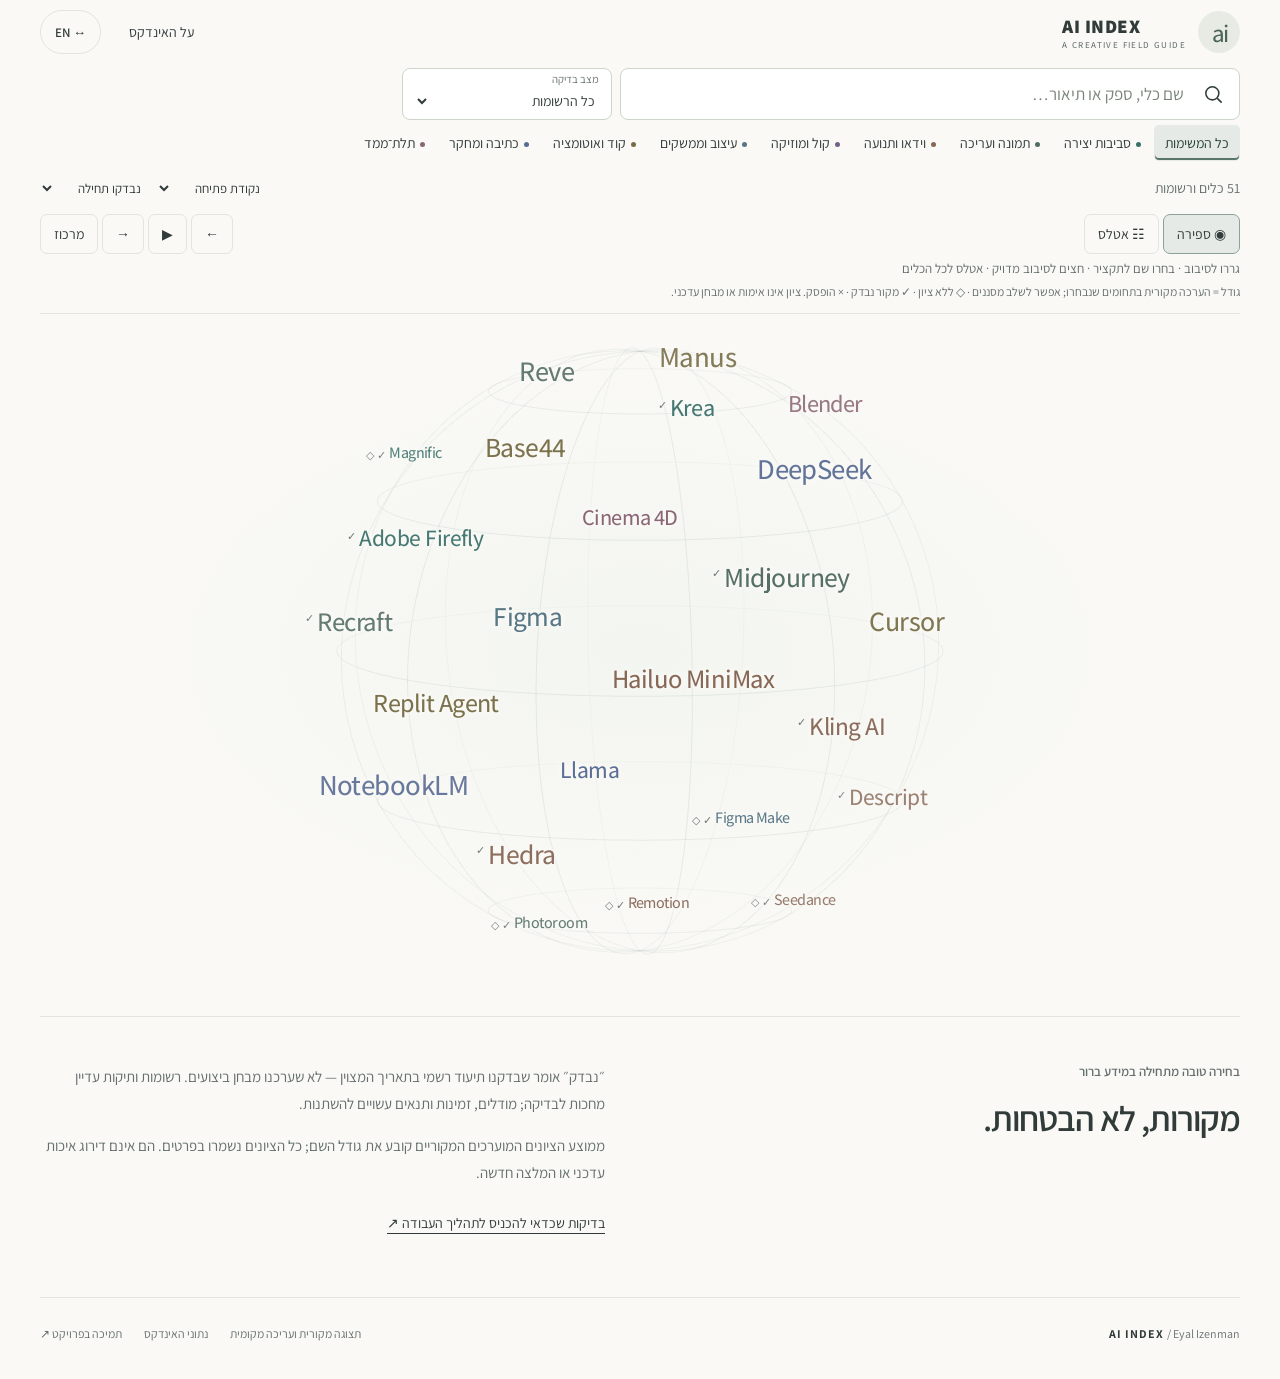
==== index.html @ a031f35c "Restore default interactive sphere with Atlas fallback and offline preview" ====
<!doctype html>
<html lang="he" dir="rtl">
<head>
  <meta charset="utf-8">
  <meta name="viewport" content="width=device-width, initial-scale=1">
  <meta name="description" content="A thoughtful directory of creative AI tools, with dated official sources and clear verification status.">
  <title>AI Index — כלים לעבודה יצירתית</title>
  <link rel="stylesheet" href="styles.css">
  <script src="modules.js" defer></script>
  <script src="catalog-data.js" defer></script>
  <script src="curation.js" defer></script>
  <script src="sphere.js" defer></script>
  <script src="directory.js" defer></script>
</head>
<body>
  <a href="#catalog" class="skip-link" data-i18n="skip">דילוג לכלים</a>
  <header class="site-header wrap">
    <a class="wordmark" href="#" aria-label="AI Index"><span class="brand-mark" aria-hidden="true">ai</span><span dir="ltr">AI INDEX<span class="brand-sub">A CREATIVE FIELD GUIDE</span></span></a>
    <nav aria-label="ניווט ראשי" id="mainNav">
      <a href="#method" class="method-link" data-i18n="about">על האינדקס</a>
      <button id="languageToggle" class="language-button" type="button" aria-label="Switch to English">EN <span aria-hidden="true">↔</span></button>
    </nav>
  </header>
  <main>
    <section class="hero wrap" aria-labelledby="heroTitle">
      <div class="hero-copy">
        <p class="eyebrow"><span class="status-dot" aria-hidden="true"></span><span data-i18n="eyebrow">מפת כלים לעבודה יצירתית</span></p>
        <h1 id="heroTitle"><span data-i18n="heroOne">הכלי הנכון.</span> <span class="hero-accent" data-i18n="heroTwo">לשלב הבא שלך.</span></h1>
        <p class="hero-description" data-i18n="intro">מתמונה ראשונה ועד גימור אחרון. חפשו לפי המשימה, הכירו את המגבלות ובדקו את המקור לפני שבוחרים.</p>
      </div>
      <div class="hero-note"><span class="note-number" id="recordCount">130</span><p data-i18n="note">כלים ומודלים, במקום אחד.</p><span id="checkedSummary"></span><a href="#method" data-i18n="whatChecked">מה בדיוק נבדק? ↙</a></div>
    </section>
    <section id="catalog" class="catalog wrap" aria-labelledby="catalogHeading">
      <h2 id="catalogHeading" class="sr-only" data-i18n="directory">ספריית הכלים</h2>
      <div class="search-row">
        <div class="search-box">
          <svg aria-hidden="true" viewBox="0 0 24 24" fill="none"><circle cx="10.8" cy="10.8" r="6.8"/><path d="m16 16 4.5 4.5"/></svg>
          <label for="searchInput" class="sr-only" data-i18n="searchLabel">חיפוש כלים</label>
          <input id="searchInput" type="search" autocomplete="off" placeholder="שם כלי, ספק או תיאור…">
          <button id="clearSearch" type="button" class="clear-search" aria-label="ניקוי החיפוש" hidden>×</button>
        </div>
        <div class="status-control"><label for="statusFilter" data-i18n="verification">מצב בדיקה</label><select id="statusFilter"><option value="all">כל הרשומות</option><option value="checked">נבדקו במקור רשמי</option><option value="pending">ממתינות לבדיקה</option><option value="retired">כלים שהופסקו</option></select></div>
        <div class="mobile-task-control"><label for="mobileTask" data-i18n="taskLabel">המשימה שלי</label><select id="mobileTask"></select></div>
      </div>
      <div class="task-filter" id="taskFilters" role="group" aria-label="סינון לפי משימה"></div>
      <div class="results-toolbar"><p id="resultsCount" role="status" aria-live="polite"></p><div class="results-actions"><label class="sr-only" for="scopeFilter">Display scope</label><select id="scopeFilter"><option value="curated">נקודת פתיחה</option><option value="current">תצוגה נוכחית</option><option value="all">הכול והארכיון</option><option value="archived">ארכיון</option></select><button id="resetFilters" type="button" hidden data-i18n="reset">איפוס סינון</button><label for="sortOrder" class="sr-only" data-i18n="sort">סדר התוצאות</label><select id="sortOrder"><option value="reviewed">נבדקו תחילה</option><option value="name">לפי שם</option></select></div></div>
      <div class="layout-toolbar"><div role="group" aria-label="Layout"><button id="sphereLayout" type="button" aria-pressed="true">◉ <span data-i18n="sphereLayout">ספירה</span></button><button id="atlasLayout" type="button" aria-pressed="false">☷ <span data-i18n="atlasLayout">אטלס</span></button></div><div id="motionControls"><button id="rotateLeft" type="button" aria-label="Rotate left">←</button><button id="motionToggle" type="button" aria-pressed="false">▶</button><button id="rotateRight" type="button" aria-label="Rotate right">→</button><button id="resetSphere" type="button" data-i18n="resetSphere">מרכוז</button></div></div>
      <p id="sphereHint" class="sphere-hint" data-i18n="sphereHint"></p><p id="sphereFallback" role="status" hidden></p>
      <p class="map-legend" data-i18n="mapLegend"></p>
      <div id="sphereStage" class="sphere-stage" tabindex="0" aria-label="Interactive tool sphere"><canvas id="sphereCanvas" aria-hidden="true"></canvas><div id="toolGrid" class="tool-grid"></div></div>
      <div id="emptyState" class="empty-state" hidden><span aria-hidden="true">⌕</span><h3 data-i18n="emptyTitle">לא מצאנו התאמה הפעם.</h3><p data-i18n="emptyDescription">נסו מילה אחרת או הרחיבו את הסינון.</p><button id="emptyReset" type="button" class="primary-button" data-i18n="showAll">הצגת כל הכלים</button></div>
      <noscript><p>יש להפעיל JavaScript כדי לחפש באינדקס. Enable JavaScript to browse the directory.</p><a href="data/catalog.json">Catalog data</a></noscript>
    </section>
    <section id="method" class="method wrap" aria-labelledby="methodTitle"><div><p class="eyebrow" data-i18n="methodEyebrow">בחירה טובה מתחילה במידע ברור</p><h2 id="methodTitle" data-i18n="methodTitle">מקורות, לא הבטחות.</h2></div><div class="method-copy"><p data-i18n="methodCopy">״נבדק״ אומר שבדקנו תיעוד רשמי בתאריך המצוין — לא שערכנו מבחן ביצועים. רשומות ותיקות עדיין מחכות לבדיקה; מודלים, זמינות ותנאים עשויים להשתנות.</p><p data-i18n="scoresCopy">הציונים הישנים נשמרו לעיון בפרטי הכלי. הם אינם דירוג איכות עדכני או המלצה חדשה.</p><button id="workflowOpen" class="text-button" type="button" data-i18n="workflowOpen">בדיקות שכדאי להכניס לתהליך העבודה ↗</button></div></section>
  </main>
  <footer class="site-footer wrap"><span dir="ltr">AI INDEX <span class="footer-by">/ Eyal Izenman</span></span><div><a href="legacy.html" data-i18n="legacy">תצוגה מקורית ועריכה מקומית</a><a href="data/catalog.json" data-i18n="data">נתוני האינדקס</a><a href="https://buymeacoffee.com/Optopia" target="_blank" rel="noopener noreferrer" data-i18n="support">תמיכה בפרויקט ↗</a></div></footer>
  <dialog id="detailDialog" aria-labelledby="detailTitle"><div class="dialog-shell"><button class="dialog-close" id="closeDialog" type="button" aria-label="סגירת פרטים">×</button><div id="detailContent"></div></div></dialog>
</body>
</html>
---- styles.css ----
@font-face {font-family:Assistant;src:url("assets/fonts/Assistant.ttf") format("truetype");font-weight:200 800;font-display:swap;}
:root {
  --paper:#f6f5ef;
  --white:#fff;
  --ink:#18372d;
  --muted:#5c6961;
  --line:#dfe3da;
  --accent:#deedaa;
  --soft:#edf1e8;
  --radius:18px;
  color-scheme:light;
  font-family:Assistant,Arial,sans-serif;
  color:var(--ink);
  background:var(--paper);
  font-synthesis:none;
}
* {
  box-sizing:border-box;
}
body {
  margin:0;
}
button,input,select {
  font:inherit;
}
button,a,input,select {
  -webkit-tap-highlight-color:transparent;
}
button,a {
  touch-action:manipulation;
}
button {
  cursor:pointer;
}
button:disabled {
  cursor:default;
}
a {
  color:inherit;
  text-underline-offset:4px;
}
button:focus-visible,a:focus-visible,input:focus-visible,select:focus-visible,summary:focus-visible {
  outline:3px solid #5b7f37;
  outline-offset:4px;
}
button {
  color:inherit;
}
button,input,select {
  min-height:44px;
}
button {
  border:0;
}
a {
  text-decoration:none;
}
a:hover {
  text-decoration:underline;
}
.wrap {
  width:min(1240px,calc(100% - 80px));
  margin-inline:auto;
}
.site-header {
  min-height:108px;
  display:flex;
  align-items:center;
  justify-content:space-between;
  border-bottom:1px solid var(--line);
  gap:20px;
}
.wordmark {
  display:flex;
  align-items:center;
  gap:12px;
  font-size:19px;
  font-weight:800;
  letter-spacing:.5px;
}
.wordmark:hover {
  text-decoration:none;
}
.brand-mark {
  width:42px;
  height:42px;
  display:grid;
  place-items:center;
  background:var(--ink);
  border-radius:12px;
  color:var(--accent);
  font-size:25px;
  font-weight:500;
  letter-spacing:-2px;
  direction:ltr;
}
.brand-sub {
  display:block;
  font-size:9px;
  font-weight:500;
  letter-spacing:1.4px;
  color:var(--muted);
  margin-top:1px;
}
.site-header nav {
  display:flex;
  align-items:center;
  gap:28px;
  font-size:14px;
}
.language-button {
  background:transparent;
  border:1px solid var(--line);
  padding:0 14px;
  border-radius:30px;
  direction:ltr;
  font-size:13px;
  font-weight:600;
}
.language-button span {
  margin-left:8px;
  color:var(--muted);
}
.hero {
  display:flex;
  justify-content:space-between;
  gap:60px;
  align-items:flex-end;
  padding-block:62px 52px;
}
.eyebrow {
  font-size:13px;
  font-weight:600;
  margin:0 0 22px;
  display:flex;
  align-items:center;
  gap:8px;
  color:var(--muted);
}
.status-dot {
  height:7px;
  width:7px;
  border-radius:100%;
  background:#719653;
}
h1 {
  font-size:clamp(42px,5vw,66px);
  font-weight:700;
  line-height:1.12;
  letter-spacing:-2px;
  margin:0;
}
.hero-accent {
  color:#708767;
}
.hero-description {
  font-size:18px;
  line-height:1.75;
  max-width:600px;
  margin:24px 0 0;
  color:var(--muted);
}
.hero-note {
  border-inline-start:1px solid #ced7c8;
  padding-inline-start:28px;
  min-width:200px;
  margin-bottom:4px;
}
.note-number {
  font-size:64px;
  line-height:1;
  font-weight:400;
  letter-spacing:-3px;
}
.hero-note p {
  font-size:15px;
  margin:12px 0 2px;
}
.hero-note>span:not(.note-number) {
  display:block;
  color:var(--muted);
  font-size:13px;
}
.hero-note a {
  font-size:13px;
  display:inline-block;
  margin-top:18px;
}
.catalog {
  scroll-margin-top:24px;
}
.search-row {
  display:flex;
  gap:16px;
  align-items:stretch;
}
.search-box {
  border:1px solid #cdd6c8;
  border-radius:12px;
  background:var(--white);
  display:flex;
  align-items:center;
  gap:16px;
  flex:1;
  min-width:0;
  padding:7px 20px;
}
.search-box:focus-within {
  border-color:var(--ink);
  box-shadow:0 0 0 2px #18372d15;
}
.search-box svg {
  width:23px;
  height:23px;
  stroke:var(--ink);
  stroke-width:1.6;
  flex-shrink:0;
}
.search-box input {
  width:100%;
  min-width:0;
  border:0;
  background:transparent;
  outline:0;
  font-size:17px;
  color:var(--ink);
  min-height:46px;
}
.search-box input::-webkit-search-cancel-button {
  display:none;
}
.search-box input::placeholder {
  color:#7b847b;
}
.clear-search {
  width:40px;
  min-height:40px;
  border-radius:50%;
  background:var(--soft);
  font-size:22px;
  flex-shrink:0;
}
.status-control {
  border:1px solid #cdd6c8;
  border-radius:12px;
  padding:7px 14px;
  background:var(--white);
  min-width:210px;
}
.status-control label {
  display:block;
  font-size:11px;
  color:var(--muted);
}
select {
  color:var(--ink);
  background:transparent;
  border:0;
  max-width:100%;
  padding-inline-end:22px;
  cursor:pointer;
}
.status-control select {
  min-height:30px;
  width:100%;
  font-size:14px;
}
.task-filter {
  display:flex;
  gap:8px;
  flex-wrap:wrap;
  padding-block:22px;
  border-bottom:1px solid var(--line);
}
.task-chip {
  border:1px solid transparent;
  background:transparent;
  border-radius:30px;
  padding:7px 16px;
  font-size:14px;
  white-space:nowrap;
}
.task-chip:hover {
  background:var(--soft);
}
.task-chip[aria-pressed=true] {
  background:var(--ink);
  color:var(--white);
}
.results-toolbar {
  display:flex;
  align-items:center;
  justify-content:space-between;
  gap:12px;
  padding-block:20px;
}
.results-toolbar p {
  font-size:14px;
  margin:0;
  color:var(--muted);
}
.results-toolbar strong {
  color:var(--ink);
  font-weight:600;
}
.results-actions {
  display:flex;
  align-items:center;
  gap:12px;
}
.results-actions select {
  font-size:13px;
}
.results-actions button {
  background:transparent;
  font-size:13px;
  text-decoration:underline;
  padding:0;
}
.empty-state {
  text-align:center;
  padding:70px 20px;
  border:1px dashed #c9d4c2;
  border-radius:18px;
  background:#eff2e8;
}
.empty-state>span {
  font-size:46px;
}
.empty-state h3 {
  font-size:24px;
  margin:14px 0 4px;
}
.empty-state p {
  color:var(--muted);
}
.primary-button {
  background:var(--ink);
  color:white;
  border-radius:10px;
  padding:12px 22px;
  display:inline-flex;
  align-items:center;
  justify-content:center;
  gap:10px;
  font-size:15px;
  font-weight:500;
}
.primary-button:hover {
  background:#2e5140;
  text-decoration:none;
}
.method {
  display:grid;
  grid-template-columns:1fr 1fr;
  gap:70px;
  border-top:1px solid var(--line);
  margin-top:70px;
  padding-block:46px 52px;
}
.method h2 {
  font-size:35px;
  font-weight:600;
  letter-spacing:-1px;
  margin:0;
}
.method .eyebrow {
  margin-bottom:15px;
}
.method-copy p {
  font-size:15px;
  color:var(--muted);
  line-height:1.8;
  margin:0 0 15px;
}
.text-button {
  background:transparent;
  font-size:14px;
  padding:0;
  text-align:start;
  text-decoration:underline;
  text-underline-offset:5px;
}
.site-footer {
  border-top:1px solid var(--line);
  padding-block:28px 38px;
  display:flex;
  justify-content:space-between;
  gap:24px;
  font-size:12px;
}
.site-footer>span {
  font-weight:700;
  letter-spacing:1px;
}
.footer-by {
  font-weight:400;
  letter-spacing:0;
  color:var(--muted);
}
.site-footer>div {
  display:flex;
  gap:22px;
  flex-wrap:wrap;
  color:var(--muted);
}
dialog {
  border:1px solid var(--line);
  border-radius:22px;
  width:min(720px,calc(100% - 32px));
  max-height:calc(100dvh - 48px);
  padding:0;
  color:var(--ink);
  background:var(--paper);
  overscroll-behavior:contain;
}
dialog::backdrop {
  background:#12271fc0;
  backdrop-filter:blur(4px);
}
body:has(dialog[open]) {
  overflow:hidden;
}
.dialog-shell {
  padding:40px;
  position:relative;
}
.dialog-close {
  position:sticky;
  top:0;
  margin-inline-start:auto;
  display:block;
  width:42px;
  min-height:42px;
  border:1px solid var(--line);
  border-radius:50%;
  background:var(--white);
  font-size:25px;
  z-index:1;
}
.detail-eyebrow {
  display:flex;
  gap:10px;
  align-items:center;
  margin:8px 0 20px;
}
.detail-header h2 {
  font-size:38px;
  letter-spacing:-1px;
  line-height:1.15;
  margin:0 0 12px;
  overflow-wrap:anywhere;
}
.detail-header .provider {
  font-size:14px;
  color:var(--muted);
  margin:0;
}
.detail-description {
  font-size:18px;
  line-height:1.8;
  margin:24px 0;
}
.detail-actions {
  display:flex;
  gap:14px;
  align-items:center;
  flex-wrap:wrap;
  margin-bottom:28px;
}
.detail-date {
  font-size:12px;
  color:var(--muted);
}
.detail-section {
  padding-block:22px;
  border-top:1px solid var(--line);
}
.detail-section h3 {
  font-size:16px;
  font-weight:600;
  margin:0 0 12px;
}
.detail-section ul {
  padding-inline-start:20px;
  margin:0;
}
.detail-section li {
  font-size:14px;
  line-height:1.85;
  margin-bottom:8px;
  overflow-wrap:anywhere;
}
.detail-section p {
  font-size:14px;
  line-height:1.85;
  color:var(--muted);
  margin:0 0 12px;
}
.detail-section summary {
  cursor:pointer;
  font-size:16px;
  font-weight:600;
  min-height:32px;
}
.detail-section[open] summary {
  margin-bottom:16px;
}
.source-list a {
  display:block;
  text-decoration:underline;
  overflow-wrap:anywhere;
}
.source-list time {
  font-size:12px;
  color:var(--muted);
}
.historical-scores {
  display:flex;
  gap:8px;
  flex-wrap:wrap;
}
.historical-scores span {
  background:var(--soft);
  font-size:12px;
  padding:5px 8px;
  border-radius:5px;
  direction:ltr;
}
.skip-link {
  position:fixed;
  top:-100px;
  inset-inline-start:16px;
  background:var(--ink);
  color:white;
  z-index:99;
  padding:12px;
}
.skip-link:focus {
  top:12px;
}
.sr-only {
  position:absolute;
  width:1px;
  height:1px;
  padding:0;
  margin:-1px;
  overflow:hidden;
  clip:rect(0,0,0,0);
  white-space:nowrap;
  border:0;
}
[hidden] {
  display:none!important;
}
@media(min-width:1600px) {
  .hero {
    padding-top:76px;
  }
}
@media(max-width:1020px) {
  .wrap {
    width:calc(100% - 48px);
  }
  .tool-grid {
    grid-template-columns:repeat(2,minmax(0,1fr));
  }
  .hero {
    gap:30px;
  }
  .hero-note {
    min-width:170px;
  }
  .hero-description {
    max-width:490px;
  }
  .method {
    gap:30px;
  }
  .site-footer {
    flex-direction:column;
  }
  .site-header {
    min-height:90px;
  }
}
@media(max-width:620px) {
  .wrap {
    width:calc(100% - 36px);
  }
  .site-header {
    min-height:80px;
    gap:12px;
  }
  .brand-sub {
    display:none;
  }
  .wordmark {
    font-size:16px;
    gap:9px;
  }
  .brand-mark {
    width:35px;
    height:35px;
    border-radius:9px;
    font-size:22px;
  }
  .site-header nav {
    gap:15px;
  }
  .method-link {
    display:none;
  }
  .language-button {
    padding:0 11px;
    min-height:40px;
  }
  .hero {
    display:block;
    padding-block:34px 30px;
  }
  .hero .eyebrow {
    font-size:12px;
    margin-bottom:19px;
  }
  h1 {
    font-size:44px;
    letter-spacing:-1.5px;
    line-height:1.15;
  }
  .hero-description {
    font-size:16px;
    line-height:1.8;
    margin-top:18px;
  }
  .hero-note {
    display:flex;
    align-items:center;
    gap:7px;
    flex-wrap:wrap;
    border:0;
    padding:0;
    margin:20px 0 0;
    min-width:0;
  }
  .note-number {
    font-size:14px;
    font-weight:700;
    letter-spacing:0;
  }
  .hero-note p {
    font-size:13px;
    margin:0;
  }
  .hero-note>span:not(.note-number) {
    font-size:12px;
  }
  .hero-note>span:not(.note-number):before {
    content:'·';
    margin-inline-end:7px;
  }
  .hero-note a {
    display:none;
  }
  .search-row {
    display:block;
  }
  .search-box {
    padding:5px 14px;
    gap:10px;
    border-radius:10px;
  }
  .search-box input {
    font-size:16px;
    min-height:44px;
  }
  .status-control {
    display:flex;
    align-items:center;
    justify-content:space-between;
    min-width:0;
    margin-top:10px;
    border:0;
    background:transparent;
    padding:0 2px;
    gap:10px;
  }
  .status-control label {
    font-size:12px;
    white-space:nowrap;
  }
  .status-control select {
    width:auto;
    font-size:13px;
    min-height:40px;
  }
  .task-filter {
    gap:5px;
    padding-block:8px 16px;
  }
  .task-chip {
    font-size:12px;
    padding:7px 11px;
    min-height:40px;
  }
  .results-toolbar {
    padding-block:16px;
    gap:6px;
  }
  .results-toolbar p {
    font-size:12px;
  }
  .results-actions {
    gap:8px;
  }
  .results-actions select,.results-actions button {
    font-size:11px;
  }
  .results-actions select {
    padding-inline-end:10px;
  }
  .tool-grid {
    grid-template-columns:1fr;
    gap:14px;
  }
  .tool-card {
    padding:22px;
    border-radius:14px;
  }
  .card-top {
    margin-bottom:18px;
  }
  .tool-card h3 {
    font-size:24px;
  }
  .card-description {
    font-size:15px;
    min-height:0;
    margin-top:14px;
    -webkit-line-clamp:4;
  }
  .card-tags {
    padding-bottom:18px;
  }
  .card-bottom time {
    font-size:12px;
  }
  .card-bottom button {
    font-size:14px;
  }
  .badge {
    font-size:12px;
  }
  .card-tag {
    font-size:12px;
  }
  .method {
    grid-template-columns:1fr;
    gap:22px;
    margin-top:42px;
    padding-block:32px;
  }
  .method h2 {
    font-size:30px;
  }
  .site-footer {
    gap:18px;
    font-size:12px;
    padding-bottom:30px;
  }
  .site-footer>div {
    gap:14px;
    flex-direction:column;
    align-items:flex-start;
  }
  .site-footer a {
    min-height:32px;
    display:inline-flex;
    align-items:center;
  }
  dialog {
    width:calc(100% - 20px);
    max-height:calc(100dvh - 20px);
    border-radius:18px;
  }
  .dialog-shell {
    padding:20px;
  }
  .detail-header h2 {
    font-size:30px;
  }
  .detail-description {
    font-size:16px;
  }
  .detail-actions .primary-button {
    width:100%;
  }
  .detail-date {
    font-size:12px;
  }
  .detail-section {
    padding-block:20px;
  }
  .detail-section li {
    font-size:14px;
  }
  .detail-eyebrow {
    margin-top:0;
  }
}
@media(prefers-reduced-motion:reduce) {
  * {
    scroll-behavior:auto!important;
    transition:none!important;
  }
  .tool-card:hover {
    transform:none;
  }
}
.badge,.card-tag,.card-bottom time {
  font-size:12px;
}
.card-bottom button {
  min-height:44px;
}
.results-actions select,.results-actions button {
  font-size:13px;
}
html[dir=rtl] .tool-card h3,html[dir=rtl] .card-provider,html[dir=rtl] .detail-header h2 {
  text-align:right;
}
html[dir=ltr] .tool-card h3,html[dir=ltr] .card-provider,html[dir=ltr] .detail-header h2 {
  text-align:left;
}
.mobile-task-control {
  display:none;
}
@media(max-width:620px) {
  .method-link {
    display:block;
    font-size:12px;
  }
  .site-header nav {
    gap:12px;
  }
  .hero {
    padding-block:24px;
  }
  .hero .eyebrow {
    margin-bottom:12px;
  }
  h1 {
    font-size:37px;
    line-height:1.12;
  }
  .hero-description {
    font-size:15px;
    line-height:1.65;
    margin-top:14px;
  }
  .hero-note {
    margin-top:14px;
  }
  .search-row {
    display:grid;
    grid-template-columns:minmax(0,1fr) minmax(0,1fr);
    gap:10px;
  }
  .search-box {
    grid-column:1/-1;
  }
  .status-control,.mobile-task-control {
    display:block;
    background:var(--white);
    border:1px solid var(--line);
    border-radius:10px;
    padding:8px 12px;
    margin:0;
    min-width:0;
  }
  .status-control label,.mobile-task-control label {
    display:block;
    font-size:12px;
    color:var(--muted);
  }
  .status-control select,.mobile-task-control select {
    font-size:13px;
    width:100%;
    min-height:36px;
    padding-inline-end:10px;
  }
  .task-filter {
    display:none;
  }
  .results-toolbar {
    padding-block:12px;
  }
  .results-actions {
    gap:6px;
  }
  .results-actions button {
    font-size:12px;
  }
  .results-actions select {
    font-size:12px;
  }
}

/* Compact, selectable typographic atlas. Color identifies categories, never verification. */
:root {--paper:#faf9f6;--ink:#303b3a;--muted:#65706e;--line:#e1e4df;}
.site-header {min-height:72px;}
.brand-mark {background:#e7ebe3;color:#4c655b;border-radius:50%;}
.hero {padding-block:24px 18px;gap:24px;align-items:center;}
.hero .eyebrow {margin-bottom:8px;font-size:12px;}
h1 {font-size:38px;letter-spacing:-.8px;font-weight:600;}
.hero-description {font-size:16px;margin-top:8px;line-height:1.4;}
.hero-note {min-width:170px;padding-inline-start:20px;}
.note-number {font-size:28px;letter-spacing:0;}
.hero-note p {display:inline;font-size:13px;margin-inline-start:6px;}
.hero-note a {margin-top:4px;}
.search-box {padding:0 14px;border-radius:8px;}
.status-control {padding:3px 12px;border-radius:8px;}
.task-filter {padding-block:8px;gap:2px;}
.task-chip {padding:4px 12px;min-height:40px;}
.results-toolbar {padding-block:4px;}
.map-legend {font-size:13px;color:var(--muted);margin:0 0 14px;line-height:1.5;}
.tool-grid {display:block;columns:3;column-gap:28px;}
.map-group {--tone:#536d64;break-inside:avoid;margin:0 0 22px;border-top:2px solid color-mix(in srgb,var(--tone) 40%,transparent);}
.map-group[data-category=video] {--tone:#876756;}
.map-group[data-category=audio] {--tone:#756387;}
.map-group[data-category=design] {--tone:#577685;}
.map-group[data-category=workflow] {--tone:#766d46;}
.map-group[data-category=text] {--tone:#596c94;}
.map-group[data-category=spatial] {--tone:#8a6574;}
.group-heading {margin:0 0 3px;font-size:15px;font-weight:600;}
.group-heading button {display:flex;align-items:center;gap:10px;background:transparent;color:var(--tone);padding:0;min-height:40px;}
.group-count {font-size:12px;font-weight:400;color:var(--muted);}
.label-cloud {display:flex;flex-wrap:wrap;align-items:baseline;gap:0 12px;}
.tool-card {display:contents;}
.tool-label {display:inline-flex;max-width:100%;align-items:baseline;gap:3px;min-height:44px;padding:3px 0;background:transparent;color:var(--tone);text-align:start;border-radius:3px;user-select:text;}
.tool-label:hover {color:var(--ink);background:color-mix(in srgb,var(--tone) 8%,transparent);}
.tool-label h3 {font-size:var(--score-size);font-weight:500;line-height:1.15;letter-spacing:-.55px;margin:0;overflow-wrap:anywhere;}
.verification-mark,.unrated-mark {font-size:11px;align-self:flex-start;margin-top:4px;color:var(--muted);}
.method {margin-top:28px;}
.badge {font-size:12px;}
@media(max-width:1000px) {.tool-grid {columns:2;} .wrap {width:calc(100% - 40px);}}
@media(max-width:620px) {
 .wrap {width:calc(100% - 28px);}
 .site-header {min-height:60px;}
 .brand-sub {font-size:8px;}
 .hero {padding-block:16px 12px;display:block;}
 h1 {font-size:29px;letter-spacing:-.4px;}
 .hero .eyebrow,.hero-note,.hero-description {display:none;}
 .search-row {gap:6px;}
 .status-control,.mobile-task-control {padding:3px 8px;border-radius:6px;}
 .status-control select,.mobile-task-control select {min-height:44px;}
 .results-toolbar {padding-block:0;}
 .map-legend {font-size:12px;margin:0 0 12px;}
 .tool-grid {columns:1;}
 .map-group {margin-bottom:16px;}
 .label-cloud {gap:0 12px;}
 .tool-label h3 {font-size:max(16px,calc(var(--score-size) * .8));letter-spacing:-.3px;}
 .tool-label {padding:4px 0;}
 .group-heading button {min-height:44px;}
}

/* One shared field preserves the cloud's simultaneous multi-domain overview. */
.hero {display:none;}
.site-header {min-height:64px;border-bottom:0;}
.catalog {padding-top:4px;}
.search-row {gap:8px;}
.search-box {max-width:620px;}
.task-filter {gap:2px;border:0;padding-block:5px;}
.task-chip {min-height:36px;border-radius:5px;padding:3px 10px;font-size:14px;}
.task-chip[aria-pressed=true] {background:#e5eae7;color:#243e35;box-shadow:inset 0 -2px #58766b;}
.results-toolbar {padding:0;}
.map-legend {font-size:12px;max-width:900px;margin:0 0 12px;}
.tool-grid {display:flex;columns:auto;flex-wrap:wrap;align-items:baseline;justify-content:center;gap:0 24px;padding:18px 12px 26px;border-block:1px solid var(--line);background:radial-gradient(ellipse at center,#eef2ed66,transparent 70%);}
.tool-card {--tone:#536d64;display:contents;}
.tool-card[data-category=video] {--tone:#876756;}
.tool-card[data-category=audio] {--tone:#756387;}
.tool-card[data-category=design] {--tone:#577685;}
.tool-card[data-category=workflow] {--tone:#766d46;}
.tool-card[data-category=text] {--tone:#596c94;}
.tool-card[data-category=spatial] {--tone:#8a6574;}
.tool-label {position:relative;min-height:44px;}
.tool-label h3 {font-size:var(--score-size);font-weight:500;}
#quickPreview {position:fixed;z-index:5;width:min(360px,calc(100vw - 24px));padding:20px;background:#fff;border:1px solid #d6ddd5;border-radius:12px;box-shadow:0 14px 50px #18372d25;color:var(--ink);}
#quickPreview h2 {font-size:23px;margin:0 36px 8px 0;}
#quickPreview p {font-size:15px;line-height:1.5;margin:10px 0;}
#quickPreview .quick-context {font-size:12px;color:var(--muted);}
#quickPreview .primary-button {display:block;width:100%;margin-top:12px;}
.quick-close {position:absolute;inset-inline-end:8px;top:8px;background:transparent;width:36px;font-size:23px;}
@media(max-width:620px){
 .site-header {min-height:54px;}.brand-mark {width:32px;height:32px;}.method-link {display:none;}
 .search-row {display:flex;}.search-box {padding-inline:8px;}.search-box input {font-size:15px;min-height:44px;}
 .status-control {width:118px;flex-shrink:0;padding:0 5px;}.status-control label {display:none;}.status-control select {font-size:12px;}
 .mobile-task-control {display:none;}
 .task-filter {display:flex;gap:0;justify-content:center;padding:3px 0;}
 .task-chip {min-height:44px;font-size:13px;padding:2px 8px;}
 .map-legend {font-size:11px;margin-bottom:6px;line-height:1.4;}
 .results-toolbar p {font-size:12px;}.results-actions select {font-size:11px;}
 .tool-grid {padding:8px 0;gap:0 14px;justify-content:center;}
 .tool-label h3 {font-size:max(16px,calc(var(--score-size) * .72));}
 #quickPreview {top:auto!important;bottom:12px;left:12px!important;width:calc(100vw - 24px);}
}
#quickPreview h2 {margin:0 36px 8px;}
.tool-card[data-category=platforms] {--tone:#3b716b;}
.task-chip:not([data-task=all])::before {content:'';display:inline-block;width:5px;height:5px;border-radius:50%;background:var(--tone,#536d64);margin-inline-end:5px;vertical-align:middle;}
.task-chip[data-task=platforms] {--tone:#3b716b;}
.task-chip[data-task=video] {--tone:#876756;}
.task-chip[data-task=audio] {--tone:#756387;}
.task-chip[data-task=design] {--tone:#577685;}
.task-chip[data-task=workflow] {--tone:#766d46;}
.task-chip[data-task=text] {--tone:#596c94;}
.task-chip[data-task=spatial] {--tone:#8a6574;}
.layout-toolbar {display:flex;align-items:center;justify-content:space-between;gap:8px;margin:4px 0;}
.layout-toolbar>div {display:flex;gap:4px;}
.layout-toolbar button {border:1px solid var(--line);border-radius:7px;background:transparent;padding:4px 13px;font-size:14px;min-height:40px;}
.layout-toolbar button[aria-pressed=true] {background:#e5eae7;border-color:#8ca299;}
.sphere-hint {font-size:13px;color:var(--muted);margin:6px 0;}
.sphere-stage {height:min(760px,75vh);min-height:460px;position:relative;isolation:isolate;touch-action:none;border-top:1px solid var(--line);background:radial-gradient(ellipse at center,#edf2eb88,transparent 65%);cursor:grab;}
.sphere-stage[data-dragging] {cursor:grabbing;}
#sphereCanvas {position:absolute;inset:0;width:100%;height:100%;pointer-events:none;}
.sphere-stage:not(.atlas-mode) .tool-grid {display:block;border:0;background:none;padding:0;}
.sphere-stage:not(.atlas-mode) .tool-label {position:absolute;transform:translate(-50%,-50%);width:max-content;max-width:calc(100% - 24px);padding:2px 5px;text-shadow:0 1px 5px var(--paper),0 -1px 5px var(--paper);}
.sphere-stage:not(.atlas-mode) .tool-label h3 {font-size:clamp(16px,calc(var(--score-size)*.82),29px);}
.sphere-stage:not(.atlas-mode) .tool-label:hover {background:#faf9f6ed;}
.sphere-stage.atlas-mode {height:auto;min-height:0;touch-action:pan-y;cursor:auto;}
.atlas-mode .tool-grid {display:block;columns:2;column-gap:28px;padding:8px 0;background:none;}
.atlas-group {break-inside:avoid;border-bottom:1px solid var(--line);padding:10px 0 18px;}
.atlas-group h2 {font-size:15px;color:var(--muted);font-weight:600;margin:0 0 8px;}
.atlas-labels {display:flex;align-items:baseline;flex-wrap:wrap;gap:0 15px;}
.atlas-labels .tool-label {position:static;visibility:visible!important;opacity:1!important;}
[hidden] {display:none!important;}
@media(max-width:620px){
 .layout-toolbar button {padding:2px 9px;min-height:44px;font-size:13px;}
 .sphere-stage {height:500px;min-height:500px;margin-inline:-6px;}
 .sphere-stage:not(.atlas-mode) .tool-label h3 {font-size:clamp(16px,calc(var(--score-size)*.61),22px);}
 .sphere-hint {font-size:11px;line-height:1.4;margin:3px 0;}
 .atlas-mode .tool-grid {columns:1;}
}
@media(max-width:620px){.sphere-stage {height:420px;min-height:420px;}}
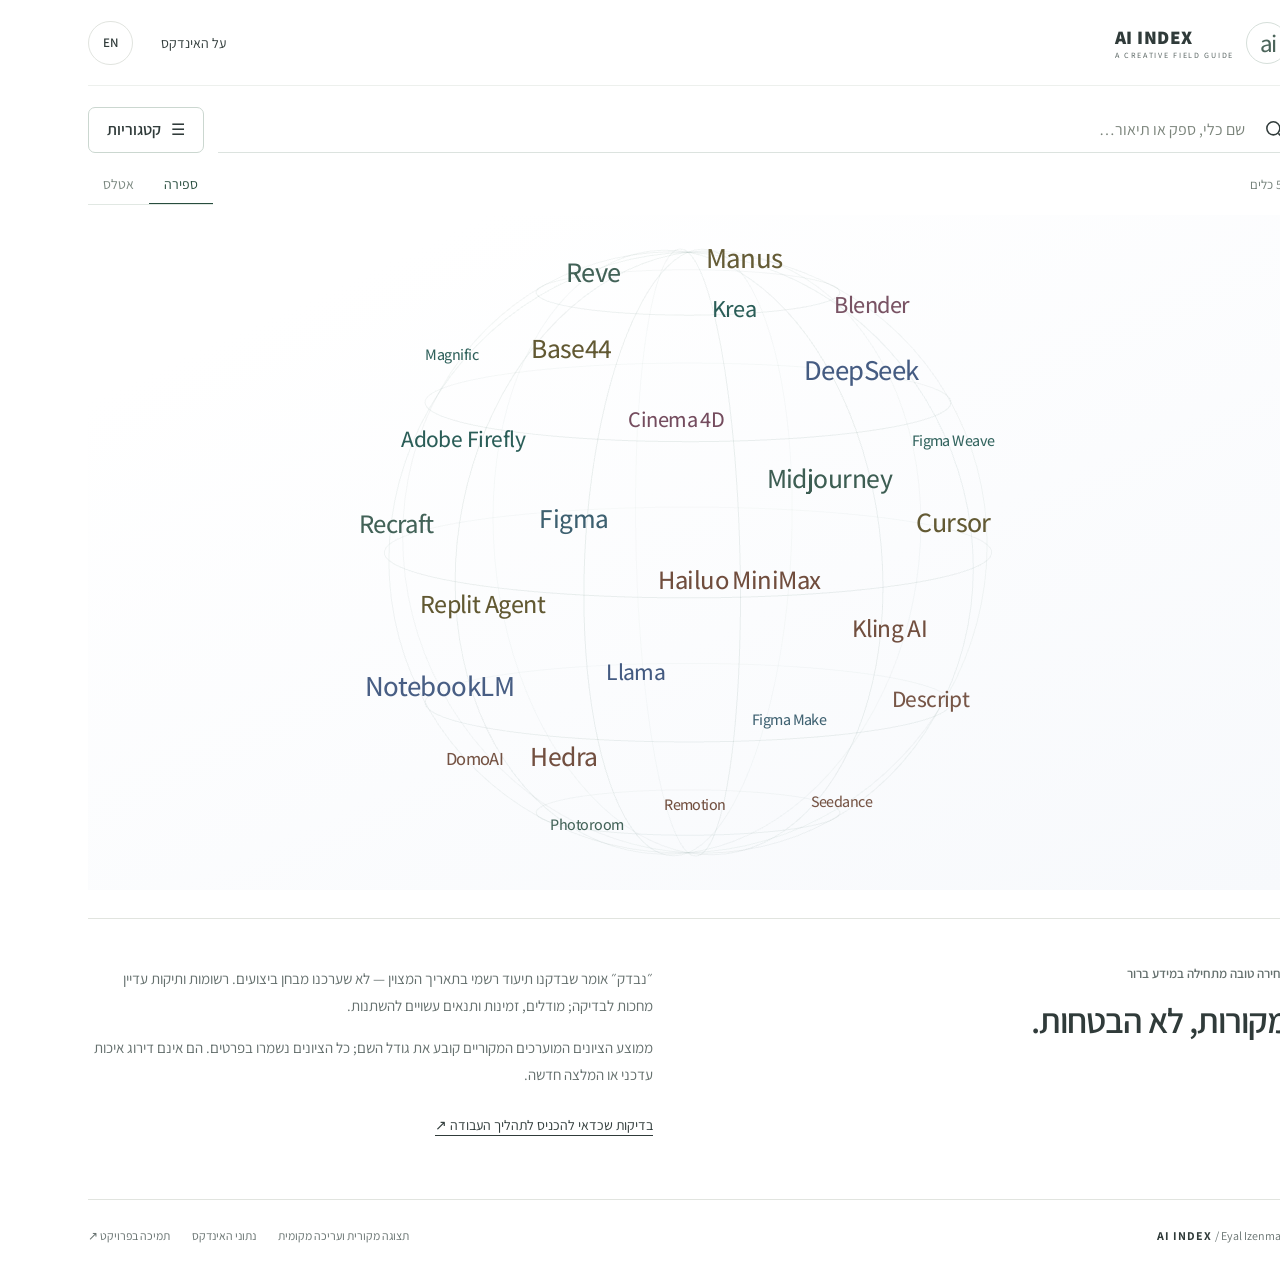
==== commit edd4060f: "Refine minimal interface and accessible category drawer" ====
--- a/index.html
+++ b/index.html
@@ -8,6 +8,7 @@
   <link rel="stylesheet" href="styles.css">
   <script src="modules.js" defer></script>
   <script src="catalog-data.js" defer></script>
+  <script src="official-summaries.js" defer></script>
   <script src="curation.js" defer></script>
   <script src="sphere.js" defer></script>
   <script src="directory.js" defer></script>
@@ -22,14 +23,7 @@
     </nav>
   </header>
   <main>
-    <section class="hero wrap" aria-labelledby="heroTitle">
-      <div class="hero-copy">
-        <p class="eyebrow"><span class="status-dot" aria-hidden="true"></span><span data-i18n="eyebrow">מפת כלים לעבודה יצירתית</span></p>
-        <h1 id="heroTitle"><span data-i18n="heroOne">הכלי הנכון.</span> <span class="hero-accent" data-i18n="heroTwo">לשלב הבא שלך.</span></h1>
-        <p class="hero-description" data-i18n="intro">מתמונה ראשונה ועד גימור אחרון. חפשו לפי המשימה, הכירו את המגבלות ובדקו את המקור לפני שבוחרים.</p>
-      </div>
-      <div class="hero-note"><span class="note-number" id="recordCount">130</span><p data-i18n="note">כלים ומודלים, במקום אחד.</p><span id="checkedSummary"></span><a href="#method" data-i18n="whatChecked">מה בדיוק נבדק? ↙</a></div>
-    </section>
+    <div hidden><span id="recordCount"></span><span id="checkedSummary"></span></div>
     <section id="catalog" class="catalog wrap" aria-labelledby="catalogHeading">
       <h2 id="catalogHeading" class="sr-only" data-i18n="directory">ספריית הכלים</h2>
       <div class="search-row">
@@ -39,21 +33,21 @@
           <input id="searchInput" type="search" autocomplete="off" placeholder="שם כלי, ספק או תיאור…">
           <button id="clearSearch" type="button" class="clear-search" aria-label="ניקוי החיפוש" hidden>×</button>
         </div>
-        <div class="status-control"><label for="statusFilter" data-i18n="verification">מצב בדיקה</label><select id="statusFilter"><option value="all">כל הרשומות</option><option value="checked">נבדקו במקור רשמי</option><option value="pending">ממתינות לבדיקה</option><option value="retired">כלים שהופסקו</option></select></div>
-        <div class="mobile-task-control"><label for="mobileTask" data-i18n="taskLabel">המשימה שלי</label><select id="mobileTask"></select></div>
+        <button id="categoryOpen" class="category-open" type="button" aria-haspopup="dialog" aria-controls="categoryDialog" aria-expanded="false"><span aria-hidden="true">☰</span> <span data-i18n="categoriesMenu">קטגוריות</span><span id="categoryCount" hidden></span></button>
       </div>
-      <div class="task-filter" id="taskFilters" role="group" aria-label="סינון לפי משימה"></div>
-      <div class="results-toolbar"><p id="resultsCount" role="status" aria-live="polite"></p><div class="results-actions"><label class="sr-only" for="scopeFilter">Display scope</label><select id="scopeFilter"><option value="curated">נקודת פתיחה</option><option value="current">תצוגה נוכחית</option><option value="all">הכול והארכיון</option><option value="archived">ארכיון</option></select><button id="resetFilters" type="button" hidden data-i18n="reset">איפוס סינון</button><label for="sortOrder" class="sr-only" data-i18n="sort">סדר התוצאות</label><select id="sortOrder"><option value="reviewed">נבדקו תחילה</option><option value="name">לפי שם</option></select></div></div>
-      <div class="layout-toolbar"><div role="group" aria-label="Layout"><button id="sphereLayout" type="button" aria-pressed="true">◉ <span data-i18n="sphereLayout">ספירה</span></button><button id="atlasLayout" type="button" aria-pressed="false">☷ <span data-i18n="atlasLayout">אטלס</span></button></div><div id="motionControls"><button id="rotateLeft" type="button" aria-label="Rotate left">←</button><button id="motionToggle" type="button" aria-pressed="false">▶</button><button id="rotateRight" type="button" aria-label="Rotate right">→</button><button id="resetSphere" type="button" data-i18n="resetSphere">מרכוז</button></div></div>
-      <p id="sphereHint" class="sphere-hint" data-i18n="sphereHint"></p><p id="sphereFallback" role="status" hidden></p>
-      <p class="map-legend" data-i18n="mapLegend"></p>
-      <div id="sphereStage" class="sphere-stage" tabindex="0" aria-label="Interactive tool sphere"><canvas id="sphereCanvas" aria-hidden="true"></canvas><div id="toolGrid" class="tool-grid"></div></div>
+      <div class="overview-bar"><p id="resultsCount" role="status" aria-live="polite"></p><div class="layout-toolbar" role="group" aria-label="Layout"><button id="sphereLayout" type="button" aria-pressed="true"><span data-i18n="sphereLayout">ספירה</span></button><button id="atlasLayout" type="button" aria-pressed="false"><span data-i18n="atlasLayout">אטלס</span></button></div><button id="resetFilters" type="button" hidden data-i18n="reset">איפוס סינון</button></div>
+      <div id="motionControls" hidden><button id="rotateLeft" type="button">←</button><button id="motionToggle" type="button" aria-pressed="false">▶</button><button id="rotateRight" type="button">→</button><button id="resetSphere" type="button" data-i18n="resetSphere">מרכוז</button></div>
+      <p id="sphereHint" class="sr-only" data-i18n="sphereHint"></p><p id="sphereFallback" role="status" hidden></p>
+      <div id="sphereStage" class="sphere-stage" tabindex="0" aria-label="Interactive tool sphere" aria-describedby="sphereHint"><canvas id="sphereCanvas" aria-hidden="true"></canvas><div id="toolGrid" class="tool-grid"></div></div>
       <div id="emptyState" class="empty-state" hidden><span aria-hidden="true">⌕</span><h3 data-i18n="emptyTitle">לא מצאנו התאמה הפעם.</h3><p data-i18n="emptyDescription">נסו מילה אחרת או הרחיבו את הסינון.</p><button id="emptyReset" type="button" class="primary-button" data-i18n="showAll">הצגת כל הכלים</button></div>
       <noscript><p>יש להפעיל JavaScript כדי לחפש באינדקס. Enable JavaScript to browse the directory.</p><a href="data/catalog.json">Catalog data</a></noscript>
     </section>
     <section id="method" class="method wrap" aria-labelledby="methodTitle"><div><p class="eyebrow" data-i18n="methodEyebrow">בחירה טובה מתחילה במידע ברור</p><h2 id="methodTitle" data-i18n="methodTitle">מקורות, לא הבטחות.</h2></div><div class="method-copy"><p data-i18n="methodCopy">״נבדק״ אומר שבדקנו תיעוד רשמי בתאריך המצוין — לא שערכנו מבחן ביצועים. רשומות ותיקות עדיין מחכות לבדיקה; מודלים, זמינות ותנאים עשויים להשתנות.</p><p data-i18n="scoresCopy">הציונים הישנים נשמרו לעיון בפרטי הכלי. הם אינם דירוג איכות עדכני או המלצה חדשה.</p><button id="workflowOpen" class="text-button" type="button" data-i18n="workflowOpen">בדיקות שכדאי להכניס לתהליך העבודה ↗</button></div></section>
   </main>
   <footer class="site-footer wrap"><span dir="ltr">AI INDEX <span class="footer-by">/ Eyal Izenman</span></span><div><a href="legacy.html" data-i18n="legacy">תצוגה מקורית ועריכה מקומית</a><a href="data/catalog.json" data-i18n="data">נתוני האינדקס</a><a href="https://buymeacoffee.com/Optopia" target="_blank" rel="noopener noreferrer" data-i18n="support">תמיכה בפרויקט ↗</a></div></footer>
+  <dialog id="categoryDialog" class="category-drawer" aria-labelledby="categoryTitle"><div class="category-sheet"><header><h2 id="categoryTitle" data-i18n="categoriesMenu">קטגוריות</h2><button id="categoryClose" class="category-close" type="button" aria-label="Close categories">×</button></header><div class="task-filter" id="taskFilters" role="group" aria-label="סינון לפי משימה"></div><details class="refine-options"><summary data-i18n="refine">אפשרויות נוספות</summary>
+        <div class="status-control"><label for="statusFilter" data-i18n="verification">מצב בדיקה</label><select id="statusFilter"><option value="all">כל הרשומות</option><option value="checked">נבדקו במקור רשמי</option><option value="pending">ממתינות לבדיקה</option><option value="retired">כלים שהופסקו</option></select></div>
+<div class="drawer-field"><label for="scopeFilter" data-i18n="scopeLabel">אוסף</label><select id="scopeFilter"><option value="curated">נקודת פתיחה</option><option value="current">כל הנוכחיים</option><option value="all">הכול והארכיון</option><option value="archived">ארכיון</option></select></div><div class="drawer-field"><label for="sortOrder" data-i18n="sort">סדר התוצאות</label><select id="sortOrder"><option value="reviewed">נבדקו תחילה</option><option value="name">לפי שם</option></select></div></details><button id="categoryDone" class="category-done" type="button" data-i18n="showTools">הצגת הכלים</button><div hidden><select id="mobileTask"></select></div></div></dialog>
   <dialog id="detailDialog" aria-labelledby="detailTitle"><div class="dialog-shell"><button class="dialog-close" id="closeDialog" type="button" aria-label="סגירת פרטים">×</button><div id="detailContent"></div></div></dialog>
 </body>
 </html>
--- a/styles.css
+++ b/styles.css
@@ -1019,11 +1019,11 @@
 .layout-toolbar button {border:1px solid var(--line);border-radius:7px;background:transparent;padding:4px 13px;font-size:14px;min-height:40px;}
 .layout-toolbar button[aria-pressed=true] {background:#e5eae7;border-color:#8ca299;}
 .sphere-hint {font-size:13px;color:var(--muted);margin:6px 0;}
-.sphere-stage {height:min(760px,75vh);min-height:460px;position:relative;isolation:isolate;touch-action:none;border-top:1px solid var(--line);background:radial-gradient(ellipse at center,#edf2eb88,transparent 65%);cursor:grab;}
+.sphere-stage {height:min(760px,75vh);min-height:460px;position:relative;isolation:isolate;touch-action:none;border-top:1px solid var(--line);background:linear-gradient(155deg,#fff 15%,#f7f9fc 100%);cursor:grab;}
 .sphere-stage[data-dragging] {cursor:grabbing;}
 #sphereCanvas {position:absolute;inset:0;width:100%;height:100%;pointer-events:none;}
 .sphere-stage:not(.atlas-mode) .tool-grid {display:block;border:0;background:none;padding:0;}
-.sphere-stage:not(.atlas-mode) .tool-label {position:absolute;transform:translate(-50%,-50%);width:max-content;max-width:calc(100% - 24px);padding:2px 5px;text-shadow:0 1px 5px var(--paper),0 -1px 5px var(--paper);}
+.sphere-stage:not(.atlas-mode) .tool-label {position:absolute;transform:translate(-50%,-50%);width:max-content;max-width:calc(100% - 24px);padding:2px 5px;text-shadow:none;}
 .sphere-stage:not(.atlas-mode) .tool-label h3 {font-size:clamp(16px,calc(var(--score-size)*.82),29px);}
 .sphere-stage:not(.atlas-mode) .tool-label:hover {background:#faf9f6ed;}
 .sphere-stage.atlas-mode {height:auto;min-height:0;touch-action:pan-y;cursor:auto;}
@@ -1041,3 +1041,69 @@
  .atlas-mode .tool-grid {columns:1;}
 }
 @media(max-width:620px){.sphere-stage {height:420px;min-height:420px;}}
+
+/* Clean light canvas: no glow, blur, or text halo. */
+:root {--paper:#fff;}
+.sphere-stage .tool-label {text-shadow:none;filter:none;}
+.sphere-stage .tool-card {--tone:#3d5e53;}
+.sphere-stage .tool-card[data-category=platforms] {--tone:#285c56;}
+.sphere-stage .tool-card[data-category=video] {--tone:#704d3d;}
+.sphere-stage .tool-card[data-category=audio] {--tone:#624978;}
+.sphere-stage .tool-card[data-category=design] {--tone:#3d6070;}
+.sphere-stage .tool-card[data-category=workflow] {--tone:#605730;}
+.sphere-stage .tool-card[data-category=text] {--tone:#435a81;}
+.sphere-stage .tool-card[data-category=spatial] {--tone:#744c5e;}
+.sphere-stage:not(.atlas-mode) .tool-label:hover {background:#edf2f5;}
+/* Quiet primary surface, with a plainly labelled category entry point. */
+.site-header {min-height:86px;border-bottom:1px solid #edf0ed;}
+.brand-mark {background:transparent;border:1px solid #d6dfda;}
+.brand-sub {letter-spacing:1.7px;font-size:8px;}
+.catalog {padding-top:20px;}
+.search-row {align-items:center;gap:14px;}
+.search-box {max-width:none;background:transparent;border:0;border-bottom:1px solid #dce3df;border-radius:0;padding-inline:2px;}
+.search-box:focus-within {box-shadow:none;border-color:#56796b;}
+.search-box input {font-size:16px;}
+.category-open {display:flex;align-items:center;justify-content:center;gap:10px;flex-shrink:0;min-height:46px;padding:0 18px;background:#fff;border:1px solid #cbd7d0;border-radius:7px;font-size:16px;font-weight:600;}
+.category-open:hover,.category-open[aria-expanded=true] {background:#f1f5f3;border-color:#8da89b;}
+#categoryCount {font-size:12px;min-width:19px;border-radius:50%;background:#e4ece7;}
+.overview-bar {display:flex;align-items:center;gap:18px;min-height:62px;}
+.overview-bar>p {font-size:13px;color:#738079;margin:0;}
+.overview-bar .layout-toolbar {margin-inline-start:auto;gap:0;border-bottom:1px solid #e1e8e3;}
+.overview-bar .layout-toolbar button {border:0;border-radius:0;background:none;padding:5px 15px;min-height:40px;color:#7b8880;}
+.overview-bar .layout-toolbar button[aria-pressed=true] {background:none;color:#284d3e;box-shadow:inset 0 -1px #284d3e;}
+#resetFilters {background:none;color:#687d72;font-size:12px;padding:0;}
+#motionControls {display:none!important;}
+.verification-mark,.unrated-mark {display:none;}
+.sphere-stage {border-top:0;}
+#quickPreview {padding:22px 24px;border-color:#e3e9e5;border-radius:10px;box-shadow:0 10px 34px #253b3114;}
+#quickPreview h2 {font-size:23px;margin:0 22px 9px 0;font-weight:600;}
+html[dir=rtl] #quickPreview h2 {margin:0 0 9px 22px;}
+#quickPreview p {line-height:1.65;font-size:16px;margin:0 0 10px;}
+#quickPreview .primary-button {width:auto;background:none;color:#3f6454;border-radius:0;padding:0;min-height:38px;margin:0;font-size:14px;text-decoration:underline;text-underline-offset:5px;}
+.category-drawer {position:fixed;inset:0 0 0 auto;margin:0;width:min(400px,calc(100% - 28px));height:100dvh;max-height:100dvh;border:0;border-inline-start:1px solid #dbe4de;border-radius:0;background:#fff;overscroll-behavior:contain;animation:drawer-in .24s cubic-bezier(.22,.68,.3,1) both;}
+html[dir=ltr] .category-drawer {inset:0 auto 0 0;}
+.category-drawer::backdrop {background:#1e302b29;backdrop-filter:none;animation:veil-in .24s ease-out both;}
+.category-drawer.closing {animation:drawer-out .18s ease-in both;}
+.category-drawer.closing::backdrop {animation:veil-out .18s ease-in both;}
+.category-sheet {padding:26px 28px;}
+.category-sheet>header {display:flex;align-items:center;justify-content:space-between;border-bottom:1px solid #e4eae6;padding-bottom:15px;margin-bottom:12px;}
+.category-sheet h2 {font-size:25px;font-weight:500;margin:0;}
+.category-close {background:none;font-size:27px;width:44px;}
+.category-drawer .task-filter {display:flex;flex-direction:column;gap:2px;align-items:stretch;}
+.category-drawer .task-chip {display:flex;align-items:center;text-align:start;padding:8px 12px;font-size:17px;min-height:46px;border-radius:5px;}
+.category-drawer .task-chip::before {margin-inline-end:12px;}
+.category-drawer .task-chip[aria-pressed=true] {box-shadow:none;background:#eff4f1;color:#284d3e;}
+.category-drawer .task-chip[aria-pressed=true]::after {content:'✓';margin-inline-start:auto;font-size:14px;}
+.refine-options {border-top:1px solid #e4eae6;margin-top:16px;padding-top:14px;}
+.refine-options>summary {font-size:14px;color:#65796f;cursor:pointer;min-height:40px;}
+.category-drawer .status-control,.drawer-field {display:flex;justify-content:space-between;align-items:center;border:0;padding:0;margin:6px 0;min-width:0;width:auto;background:none;gap:12px;}
+.category-drawer label {font-size:13px;display:block;color:#65796f;}
+.category-drawer select {font-size:14px;max-width:65%;min-height:44px;}
+.category-done {width:100%;margin-top:18px;background:#284d3e;color:white;border-radius:6px;font-size:15px;min-height:46px;}
+@keyframes drawer-in {from {opacity:0;transform:translateX(14px)}to {opacity:1;transform:translateX(0)}}
+@keyframes drawer-out {to {opacity:0;transform:translateX(10px)}}
+@keyframes veil-in {from {opacity:0}to {opacity:1}}
+@keyframes veil-out {to {opacity:0}}
+@media(max-width:620px){.site-header{min-height:64px;}.catalog{padding-top:12px;}.search-row{gap:12px;}.search-box input{font-size:15px;}.category-open{padding:0 13px;font-size:15px;}.overview-bar{min-height:54px;gap:10px;}.sphere-stage{height:calc(100dvh - 218px);min-height:430px;}.category-sheet{padding:20px;}.category-drawer .task-filter{justify-content:start;}.category-drawer .task-chip{font-size:16px;}.method{margin-top:10px;}}
+@media(prefers-reduced-motion:reduce){.category-drawer,.category-drawer::backdrop{animation:none!important;}}
+.sphere-stage:not(.atlas-mode) .tool-label {user-select:none;-webkit-user-select:none;}
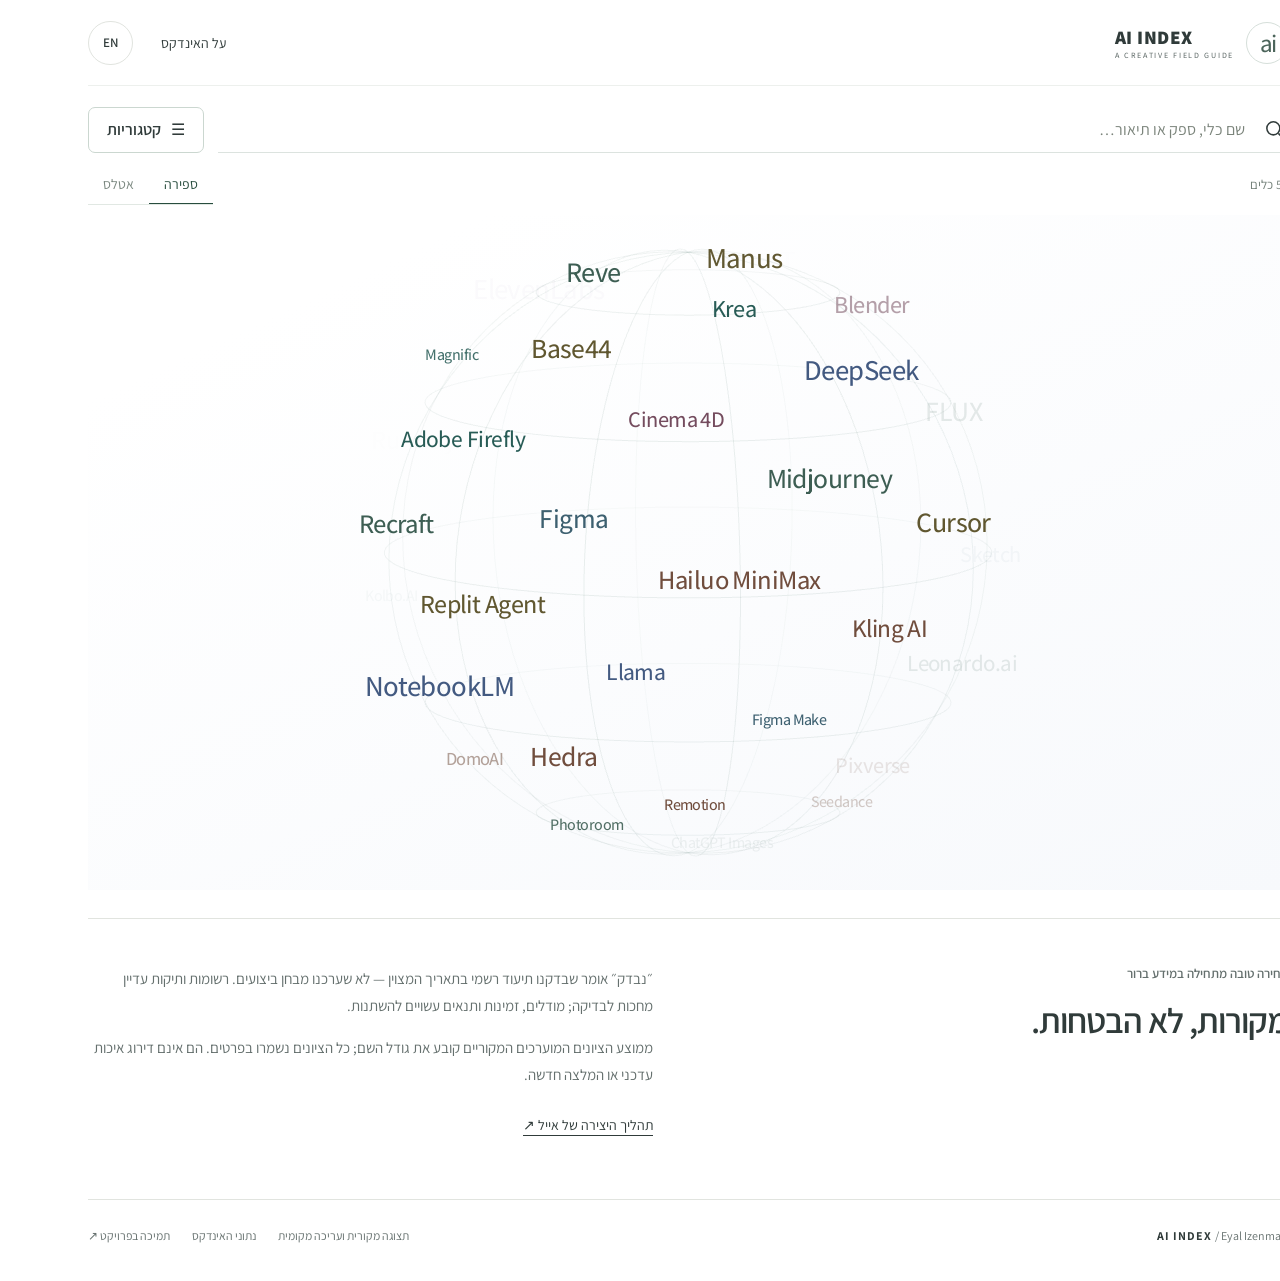
==== commit 436205af: "Unfold the sphere into Atlas and add attributed creative guidance" ====
--- a/index.html
+++ b/index.html
@@ -9,8 +9,10 @@
   <script src="modules.js" defer></script>
   <script src="catalog-data.js" defer></script>
   <script src="official-summaries.js" defer></script>
+  <script src="creative-guide.js" defer></script>
   <script src="curation.js" defer></script>
   <script src="sphere.js" defer></script>
+  <script src="layout-transition.js" defer></script>
   <script src="directory.js" defer></script>
 </head>
 <body>
--- a/styles.css
+++ b/styles.css
@@ -1031,7 +1031,7 @@
 .atlas-group {break-inside:avoid;border-bottom:1px solid var(--line);padding:10px 0 18px;}
 .atlas-group h2 {font-size:15px;color:var(--muted);font-weight:600;margin:0 0 8px;}
 .atlas-labels {display:flex;align-items:baseline;flex-wrap:wrap;gap:0 15px;}
-.atlas-labels .tool-label {position:static;visibility:visible!important;opacity:1!important;}
+.atlas-labels .tool-label {position:static;visibility:visible;opacity:1;}
 [hidden] {display:none!important;}
 @media(max-width:620px){
  .layout-toolbar button {padding:2px 9px;min-height:44px;font-size:13px;}
@@ -1107,3 +1107,13 @@
 @media(max-width:620px){.site-header{min-height:64px;}.catalog{padding-top:12px;}.search-row{gap:12px;}.search-box input{font-size:15px;}.category-open{padding:0 13px;font-size:15px;}.overview-bar{min-height:54px;gap:10px;}.sphere-stage{height:calc(100dvh - 218px);min-height:430px;}.category-sheet{padding:20px;}.category-drawer .task-filter{justify-content:start;}.category-drawer .task-chip{font-size:16px;}.method{margin-top:10px;}}
 @media(prefers-reduced-motion:reduce){.category-drawer,.category-drawer::backdrop{animation:none!important;}}
 .sphere-stage:not(.atlas-mode) .tool-label {user-select:none;-webkit-user-select:none;}
+
+/* Unfolding keeps the document height continuous and contains moving labels. */
+.sphere-stage {overflow-anchor:none;}
+.sphere-stage[data-unfolding] {overflow:clip;cursor:default;}
+.sphere-stage[data-unfolding] .tool-label {will-change:transform,opacity;}
+.sphere-stage[data-unfolding] #sphereCanvas {transform-origin:50% 15%;}
+
+.creative-steps {padding-inline-start:24px;line-height:1.75;}
+.creative-steps li {padding:10px 0 14px;border-bottom:1px solid var(--line);}
+.guide-source {display:block;font-size:13px;line-height:1.8;overflow-wrap:anywhere;}
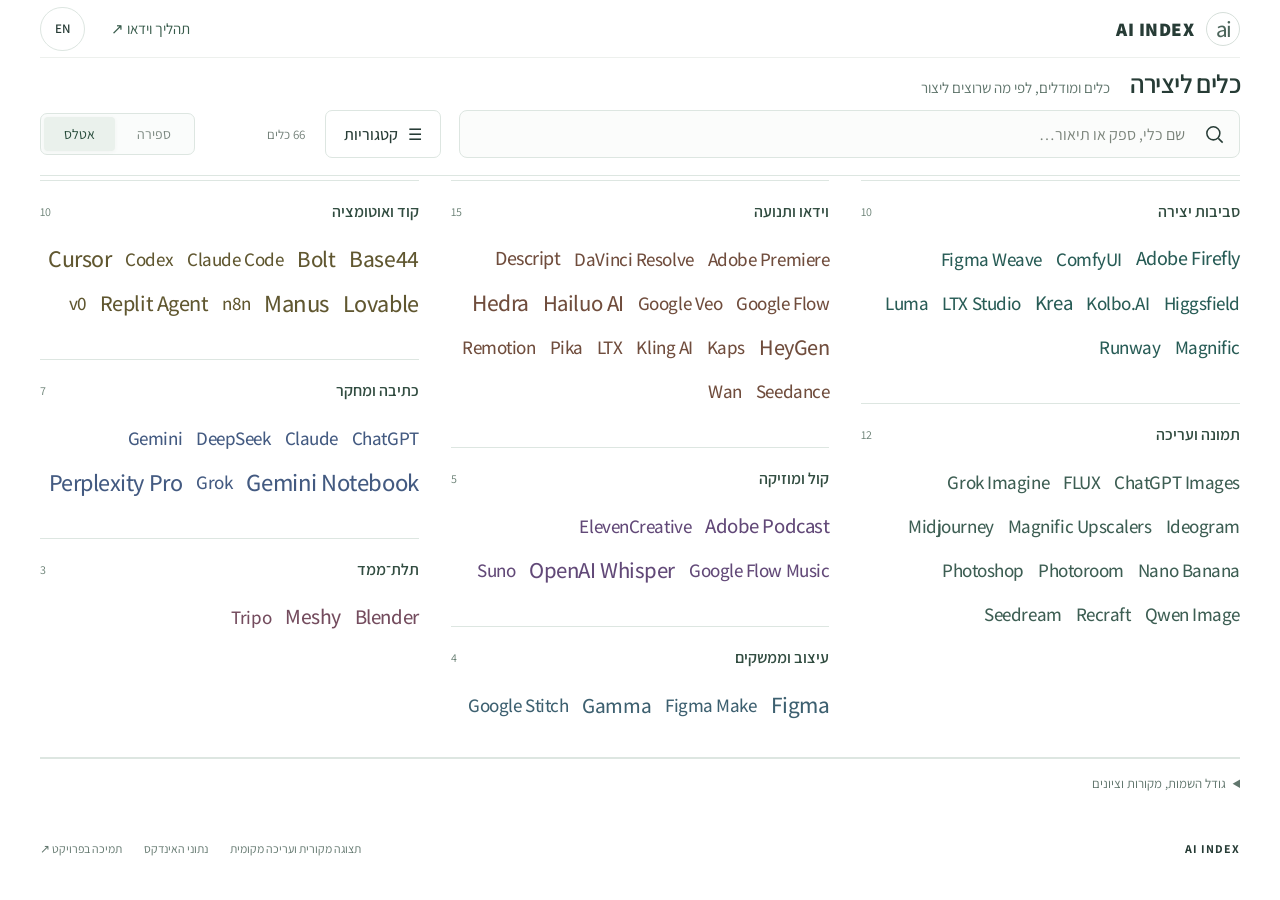
==== commit 8f8bb20b: "Build a useful visual Atlas and apply the full catalog audit" ====
--- a/index.html
+++ b/index.html
@@ -8,6 +8,7 @@
   <link rel="stylesheet" href="styles.css">
   <script src="modules.js" defer></script>
   <script src="catalog-data.js" defer></script>
+  <script src="catalog-audit.js" defer></script>
   <script src="official-summaries.js" defer></script>
   <script src="creative-guide.js" defer></script>
   <script src="curation.js" defer></script>
@@ -20,14 +21,14 @@
   <header class="site-header wrap">
     <a class="wordmark" href="#" aria-label="AI Index"><span class="brand-mark" aria-hidden="true">ai</span><span dir="ltr">AI INDEX<span class="brand-sub">A CREATIVE FIELD GUIDE</span></span></a>
     <nav aria-label="ניווט ראשי" id="mainNav">
-      <a href="#method" class="method-link" data-i18n="about">על האינדקס</a>
+      <button id="workflowOpen" class="workflow-open" type="button">תהליך וידאו <span aria-hidden="true">↗</span></button>
       <button id="languageToggle" class="language-button" type="button" aria-label="Switch to English">EN <span aria-hidden="true">↔</span></button>
     </nav>
   </header>
   <main>
     <div hidden><span id="recordCount"></span><span id="checkedSummary"></span></div>
     <section id="catalog" class="catalog wrap" aria-labelledby="catalogHeading">
-      <h2 id="catalogHeading" class="sr-only" data-i18n="directory">ספריית הכלים</h2>
+      <div class="catalog-title"><h1 id="catalogHeading" data-i18n="directory">כלים ליצירה</h1><span class="catalog-caption" data-i18n="catalogCaption">מגלים, משווים, יוצרים</span></div>
       <div class="search-row">
         <div class="search-box">
           <svg aria-hidden="true" viewBox="0 0 24 24" fill="none"><circle cx="10.8" cy="10.8" r="6.8"/><path d="m16 16 4.5 4.5"/></svg>
@@ -37,16 +38,16 @@
         </div>
         <button id="categoryOpen" class="category-open" type="button" aria-haspopup="dialog" aria-controls="categoryDialog" aria-expanded="false"><span aria-hidden="true">☰</span> <span data-i18n="categoriesMenu">קטגוריות</span><span id="categoryCount" hidden></span></button>
       </div>
-      <div class="overview-bar"><p id="resultsCount" role="status" aria-live="polite"></p><div class="layout-toolbar" role="group" aria-label="Layout"><button id="sphereLayout" type="button" aria-pressed="true"><span data-i18n="sphereLayout">ספירה</span></button><button id="atlasLayout" type="button" aria-pressed="false"><span data-i18n="atlasLayout">אטלס</span></button></div><button id="resetFilters" type="button" hidden data-i18n="reset">איפוס סינון</button></div>
+      <div class="overview-bar"><p id="resultsCount" role="status" aria-live="polite"></p><div class="layout-toolbar" role="group" aria-label="Layout"><button id="sphereLayout" type="button" aria-pressed="false"><span data-i18n="sphereLayout">ספירה</span></button><button id="atlasLayout" type="button" aria-pressed="true"><span data-i18n="atlasLayout">אטלס</span></button></div><button id="resetFilters" type="button" hidden data-i18n="reset">איפוס סינון</button></div>
       <div id="motionControls" hidden><button id="rotateLeft" type="button">←</button><button id="motionToggle" type="button" aria-pressed="false">▶</button><button id="rotateRight" type="button">→</button><button id="resetSphere" type="button" data-i18n="resetSphere">מרכוז</button></div>
       <p id="sphereHint" class="sr-only" data-i18n="sphereHint"></p><p id="sphereFallback" role="status" hidden></p>
-      <div id="sphereStage" class="sphere-stage" tabindex="0" aria-label="Interactive tool sphere" aria-describedby="sphereHint"><canvas id="sphereCanvas" aria-hidden="true"></canvas><div id="toolGrid" class="tool-grid"></div></div>
+      <div id="sphereStage" class="sphere-stage atlas-mode" tabindex="-1" aria-label="Interactive tool sphere" aria-describedby="sphereHint"><canvas id="sphereCanvas" aria-hidden="true" hidden></canvas><div id="toolGrid" class="tool-grid"></div></div>
       <div id="emptyState" class="empty-state" hidden><span aria-hidden="true">⌕</span><h3 data-i18n="emptyTitle">לא מצאנו התאמה הפעם.</h3><p data-i18n="emptyDescription">נסו מילה אחרת או הרחיבו את הסינון.</p><button id="emptyReset" type="button" class="primary-button" data-i18n="showAll">הצגת כל הכלים</button></div>
       <noscript><p>יש להפעיל JavaScript כדי לחפש באינדקס. Enable JavaScript to browse the directory.</p><a href="data/catalog.json">Catalog data</a></noscript>
     </section>
-    <section id="method" class="method wrap" aria-labelledby="methodTitle"><div><p class="eyebrow" data-i18n="methodEyebrow">בחירה טובה מתחילה במידע ברור</p><h2 id="methodTitle" data-i18n="methodTitle">מקורות, לא הבטחות.</h2></div><div class="method-copy"><p data-i18n="methodCopy">״נבדק״ אומר שבדקנו תיעוד רשמי בתאריך המצוין — לא שערכנו מבחן ביצועים. רשומות ותיקות עדיין מחכות לבדיקה; מודלים, זמינות ותנאים עשויים להשתנות.</p><p data-i18n="scoresCopy">הציונים הישנים נשמרו לעיון בפרטי הכלי. הם אינם דירוג איכות עדכני או המלצה חדשה.</p><button id="workflowOpen" class="text-button" type="button" data-i18n="workflowOpen">בדיקות שכדאי להכניס לתהליך העבודה ↗</button></div></section>
+    <details id="method" class="method-note wrap"><summary data-i18n="about">על האינדקס</summary><p data-i18n="methodCopy"></p><p data-i18n="scoresCopy"></p></details>
   </main>
-  <footer class="site-footer wrap"><span dir="ltr">AI INDEX <span class="footer-by">/ Eyal Izenman</span></span><div><a href="legacy.html" data-i18n="legacy">תצוגה מקורית ועריכה מקומית</a><a href="data/catalog.json" data-i18n="data">נתוני האינדקס</a><a href="https://buymeacoffee.com/Optopia" target="_blank" rel="noopener noreferrer" data-i18n="support">תמיכה בפרויקט ↗</a></div></footer>
+  <footer class="site-footer wrap"><span dir="ltr">AI INDEX </span><div><a href="legacy.html" data-i18n="legacy">תצוגה מקורית ועריכה מקומית</a><a href="data/catalog.json" data-i18n="data">נתוני האינדקס</a><a href="https://buymeacoffee.com/Optopia" target="_blank" rel="noopener noreferrer" data-i18n="support">תמיכה בפרויקט ↗</a></div></footer>
   <dialog id="categoryDialog" class="category-drawer" aria-labelledby="categoryTitle"><div class="category-sheet"><header><h2 id="categoryTitle" data-i18n="categoriesMenu">קטגוריות</h2><button id="categoryClose" class="category-close" type="button" aria-label="Close categories">×</button></header><div class="task-filter" id="taskFilters" role="group" aria-label="סינון לפי משימה"></div><details class="refine-options"><summary data-i18n="refine">אפשרויות נוספות</summary>
         <div class="status-control"><label for="statusFilter" data-i18n="verification">מצב בדיקה</label><select id="statusFilter"><option value="all">כל הרשומות</option><option value="checked">נבדקו במקור רשמי</option><option value="pending">ממתינות לבדיקה</option><option value="retired">כלים שהופסקו</option></select></div>
 <div class="drawer-field"><label for="scopeFilter" data-i18n="scopeLabel">אוסף</label><select id="scopeFilter"><option value="curated">נקודת פתיחה</option><option value="current">כל הנוכחיים</option><option value="all">הכול והארכיון</option><option value="archived">ארכיון</option></select></div><div class="drawer-field"><label for="sortOrder" data-i18n="sort">סדר התוצאות</label><select id="sortOrder"><option value="reviewed">נבדקו תחילה</option><option value="name">לפי שם</option></select></div></details><button id="categoryDone" class="category-done" type="button" data-i18n="showTools">הצגת הכלים</button><div hidden><select id="mobileTask"></select></div></div></dialog>
--- a/styles.css
+++ b/styles.css
@@ -1117,3 +1117,112 @@
 .creative-steps {padding-inline-start:24px;line-height:1.75;}
 .creative-steps li {padding:10px 0 14px;border-bottom:1px solid var(--line);}
 .guide-source {display:block;font-size:13px;line-height:1.8;overflow-wrap:anywhere;}
+
+/* A compact working atlas: clear groups, calm controls, useful actions. */
+:root {--ink:#273c36;--muted:#61766d;--line:#dde6e1;}
+.site-header {min-height:72px;}
+.brand-sub {display:none;}
+.brand-mark {width:34px;height:34px;font-size:23px;}
+.site-header nav {gap:18px;}
+.workflow-open {background:none;border:0;font-size:15px;color:#385b4b;padding:0 8px;}
+.catalog {padding-top:25px;}
+.catalog-title {display:flex;align-items:baseline;gap:20px;margin-bottom:18px;}
+.catalog-title h1 {font-size:30px;font-weight:600;line-height:1.2;letter-spacing:-.6px;margin:0;}
+.catalog-caption {font-size:15px;color:var(--muted);}
+.search-row {gap:18px;}
+.search-box {border:1px solid var(--line);border-radius:8px;padding:0 13px;background:#fbfcfb;min-height:48px;}
+.search-box input {min-height:46px;}
+.search-box:focus-within {border-color:#789989;}
+.category-open {min-height:48px;background:#fff;border-color:var(--line);font-weight:500;}
+.overview-bar {min-height:60px;}
+.overview-bar .layout-toolbar {border:1px solid var(--line);border-radius:7px;padding:3px;gap:2px;background:#fafcfb;}
+.overview-bar .layout-toolbar button {min-height:34px;padding:3px 20px;font-size:14px;border-radius:4px;}
+.overview-bar .layout-toolbar button[aria-pressed=true] {box-shadow:0 1px 4px #20372b0c;background:#eaf1ec;color:#254a39;}
+.sphere-stage {background:linear-gradient(155deg,#fff,#f8faf9);}
+.sphere-stage.atlas-mode {background:#fff;}
+.atlas-mode .tool-grid {display:grid;grid-template-columns:repeat(3,minmax(0,1fr));align-items:start;gap:24px 32px;padding:4px 0 20px;columns:auto;}
+.atlas-group {min-width:0;border:0;border-top:1px solid var(--line);padding:9px 0 10px;}
+.atlas-group h2 {margin:0 0 5px;}
+.atlas-category {display:flex;align-items:center;justify-content:space-between;gap:10px;width:100%;min-height:42px;padding:0;background:none;color:#314c40;font-size:16px;font-weight:600;text-align:start;}
+.atlas-category:hover {color:#183c29;}
+.atlas-count {font-size:12px;font-weight:400;color:#687f73;font-variant-numeric:tabular-nums;}
+.atlas-labels {display:flex;flex-wrap:wrap;gap:0 14px;align-items:center;}
+.atlas-labels .tool-label {align-items:center;padding:4px 0;min-height:44px;}
+.atlas-labels .tool-label h3 {font-size:clamp(16px,calc(var(--score-size)*.70),27px);font-weight:500;letter-spacing:-.45px;line-height:1.18;}
+.atlas-labels .tool-label:hover {background:#eff5f1;}
+.method-note {border-top:1px solid var(--line);padding-block:16px;color:var(--muted);font-size:13px;}
+.method-note summary {cursor:pointer;min-height:32px;}
+.method-note p {margin:4px 0;}
+.site-footer {padding-block:18px;border:0;font-size:12px;}
+#detailDialog {width:min(650px,calc(100vw - 32px));max-height:calc(100dvh - 48px);border:1px solid #dfe7e1;border-radius:16px;box-shadow:0 22px 80px #19372a18;}
+#detailDialog::backdrop {background:#16332838;backdrop-filter:blur(3px);}
+.dialog-shell {padding:34px 38px;}
+.dialog-close {width:44px;height:44px;font-size:24px;border-radius:50%;background:#f3f6f4;}
+.detail-header {margin:0;padding:0;}
+.detail-header h2,#detailContent>h2 {font-size:32px;font-weight:600;margin:8px 0 12px;line-height:1.15;}
+.detail-eyebrow {display:block;color:#547060;font-size:13px;letter-spacing:0;margin:0;}
+.detail-description {font-size:18px;line-height:1.65;margin:0 0 24px;}
+.detail-actions {display:flex;flex-wrap:wrap;gap:10px;margin:0 0 24px;padding:0;}
+.detail-actions .primary-button {padding:10px 18px;min-height:44px;font-size:15px;background:#2b5540;border-radius:7px;width:auto;}
+.secondary-button {display:inline-flex;align-items:center;justify-content:center;min-height:44px;padding:8px 14px;background:#f3f7f4;border:1px solid #dde7e0;border-radius:7px;color:#365c46;font-size:15px;}
+.capability-notes section {padding:14px 0;border-top:1px solid var(--line);}
+.capability-notes h3 {font-size:17px;font-weight:600;margin:0 0 6px;}
+.capability-notes p {font-size:16px;line-height:1.55;margin:0;}
+.detail-section {padding:14px 0;margin:0;border-top:1px solid var(--line);}
+.detail-section>summary {font-size:14px;font-weight:500;color:#536c5f;}
+.source-list {font-size:13px;}
+.creative-steps {list-style:none;counter-reset:workflow;padding:0;margin:22px 0 24px;}
+.creative-steps li {counter-increment:workflow;position:relative;padding:0 42px 22px 0;border:0;}
+html[dir=ltr] .creative-steps li {padding:0 0 22px 42px;}
+.creative-steps li::before {content:counter(workflow,decimal-leading-zero);position:absolute;inset-inline-start:0;top:2px;color:#72897b;font-size:13px;}
+.creative-steps h3 {font-size:19px;font-weight:600;margin:0 0 6px;}
+.creative-steps p {font-size:16px;line-height:1.6;margin:0;}
+.workflow-tools {display:flex;flex-wrap:wrap;gap:8px;border-top:1px solid var(--line);padding-top:20px;}
+#quickPreview {padding:20px;border-radius:12px;box-shadow:0 12px 45px #213d2918;}
+#quickPreview .quick-category {font-size:12px;color:#6d8176;margin-bottom:5px;}
+#quickPreview h2 {font-size:24px;}
+.quick-actions {display:flex;align-items:center;justify-content:space-between;gap:18px;}
+.quick-visit {font-size:14px;min-height:44px;display:inline-flex;align-items:center;color:#355e47;}
+@media(max-width:1000px){.atlas-mode .tool-grid {grid-template-columns:repeat(2,minmax(0,1fr));gap:20px 26px;}}
+@media(max-width:620px){
+ .site-header {min-height:62px;}.site-header nav{gap:8px;}.workflow-open{font-size:14px;padding:0 4px;}
+ .catalog {padding-top:17px;}.catalog-title{margin-bottom:15px;display:block;}.catalog-title h1{font-size:26px;}.catalog-caption{font-size:13px;display:block;margin-top:4px;}
+ .search-row{gap:9px;}.search-box{padding-inline:10px;min-height:44px;}.search-box input{min-height:44px;font-size:15px;}.category-open{font-size:14px;min-height:46px;padding:0 11px;gap:6px;}
+ .overview-bar{min-height:58px;}.overview-bar .layout-toolbar button{min-height:36px;padding:2px 17px;}
+ .sphere-stage:not(.atlas-mode){height:440px;min-height:440px;margin:0;}
+ .atlas-mode .tool-grid{grid-template-columns:repeat(2,minmax(0,1fr));gap:18px 18px;padding-top:0;}.atlas-group{padding-top:7px;}.atlas-category{font-size:14px;line-height:1.25;gap:6px;min-height:44px;}.atlas-count{font-size:11px;}
+ .atlas-labels{gap:0 9px;}.atlas-labels .tool-label h3{font-size:clamp(16px,calc(var(--score-size)*.57),21px);letter-spacing:-.35px;}
+ #detailDialog{width:calc(100vw - 20px);max-height:calc(100dvh - 20px);border-radius:14px;}.dialog-shell{padding:28px 22px;}.detail-header h2,#detailContent>h2{font-size:29px;}.detail-description{font-size:17px;}
+ .site-footer{gap:14px;flex-wrap:wrap;}.site-footer>div{flex-wrap:wrap;gap:12px;}
+}
+
+/* Keep the first useful choices above the fold. */
+.site-header{min-height:58px;}
+.catalog{padding-top:10px;}
+.catalog-title{margin-bottom:12px;}
+.catalog-title h1{font-size:26px;}
+.overview-bar{min-height:52px;}
+@media(max-width:620px){
+ .site-header{min-height:54px;}.catalog{padding-top:8px;}.catalog-title{position:absolute;width:1px;height:1px;overflow:hidden;clip-path:inset(50%);margin:0;}
+ .overview-bar{min-height:52px;}.atlas-mode .tool-grid{grid-template-columns:1fr;gap:16px;}
+ .atlas-labels{gap:0 15px;}.atlas-labels .tool-label h3{font-size:clamp(17px,calc(var(--score-size)*.60),22px);}
+ #quickPreview{position:fixed;inset:auto 10px 10px!important;width:calc(100% - 20px);max-width:none;max-height:70dvh;overflow:auto;padding:22px;}
+}
+
+@media(min-width:621px){
+ .atlas-mode .tool-grid{display:block;columns:2;column-gap:28px;}
+ .atlas-group{break-inside:avoid;margin-bottom:24px;}
+}
+@media(min-width:1001px){.atlas-mode .tool-grid{columns:3;column-gap:32px;}}
+
+.first-step{font-size:15px;line-height:1.55;color:#526d5e;padding-inline-start:12px;border-inline-start:2px solid #c8d9cc;margin:0 0 22px;}
+#quickPreview .first-step{font-size:14px;line-height:1.5;margin-block:10px;}
+@media(min-width:1001px){
+ .catalog{display:grid;grid-template-columns:minmax(0,1fr) 265px;gap:0 20px;}
+ .catalog-title{grid-column:1/-1;margin-bottom:10px;}
+ .search-row{grid-column:1;}.overview-bar{grid-column:2;min-height:48px;border:0;}
+ #sphereStage,#sphereFallback,#sphereHint,#emptyState{grid-column:1/-1;}
+ .sphere-stage{margin-top:16px;}
+}
+
+@media(min-width:621px){.atlas-labels .tool-label h3{font-size:clamp(19px,calc(var(--score-size)*.70),27px);}}
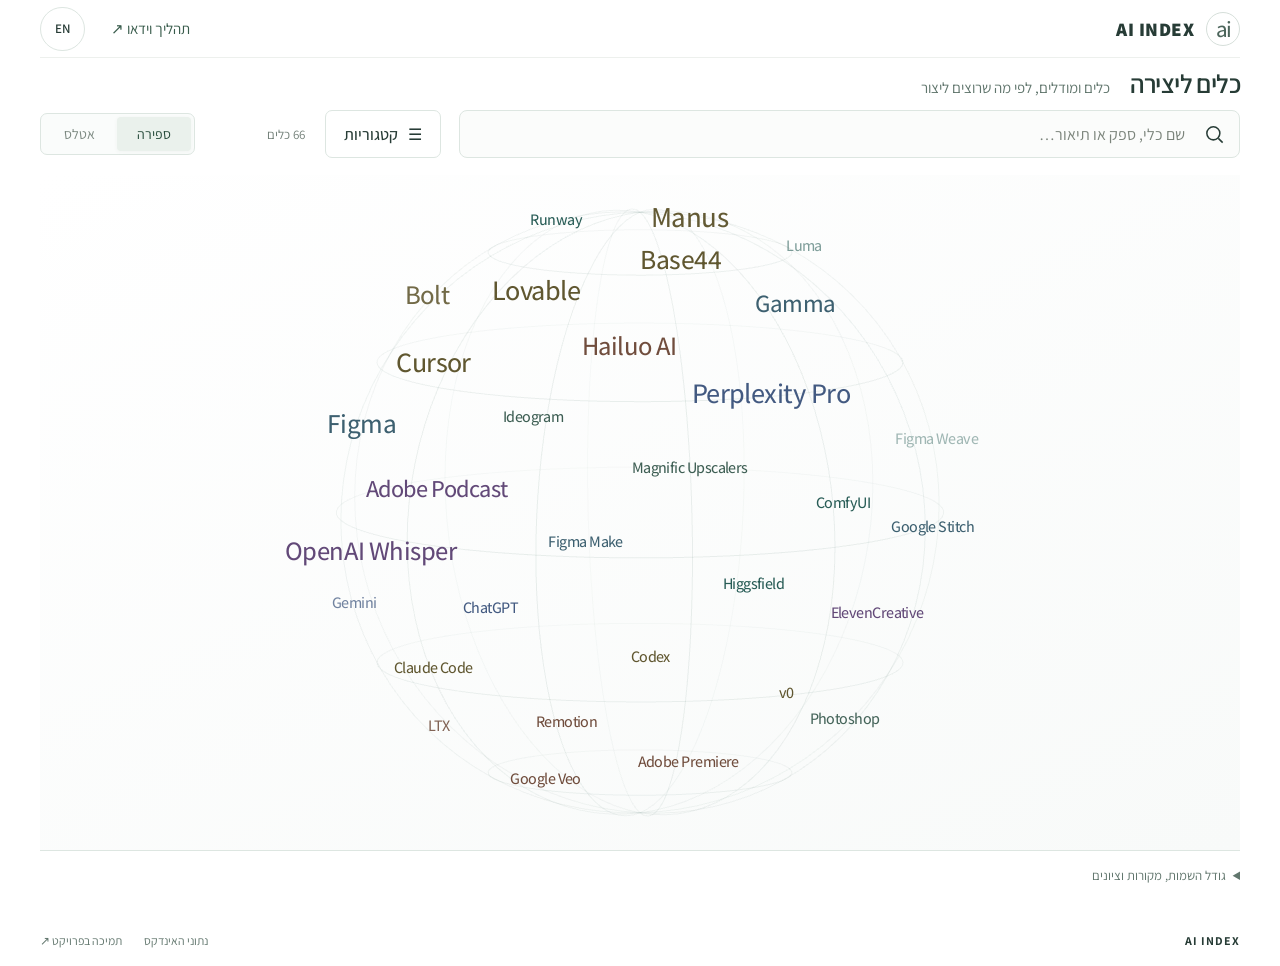
==== commit 727cdf0f: "Restore Sphere as the initial layout and polish mobile controls" ====
--- a/index.html
+++ b/index.html
@@ -38,16 +38,16 @@
         </div>
         <button id="categoryOpen" class="category-open" type="button" aria-haspopup="dialog" aria-controls="categoryDialog" aria-expanded="false"><span aria-hidden="true">☰</span> <span data-i18n="categoriesMenu">קטגוריות</span><span id="categoryCount" hidden></span></button>
       </div>
-      <div class="overview-bar"><p id="resultsCount" role="status" aria-live="polite"></p><div class="layout-toolbar" role="group" aria-label="Layout"><button id="sphereLayout" type="button" aria-pressed="false"><span data-i18n="sphereLayout">ספירה</span></button><button id="atlasLayout" type="button" aria-pressed="true"><span data-i18n="atlasLayout">אטלס</span></button></div><button id="resetFilters" type="button" hidden data-i18n="reset">איפוס סינון</button></div>
+      <div class="overview-bar"><p id="resultsCount" role="status" aria-live="polite"></p><div class="layout-toolbar" role="group" aria-label="Layout"><button id="sphereLayout" type="button" aria-pressed="true"><span data-i18n="sphereLayout">ספירה</span></button><button id="atlasLayout" type="button" aria-pressed="false"><span data-i18n="atlasLayout">אטלס</span></button></div><button id="resetFilters" type="button" hidden data-i18n="reset">איפוס סינון</button></div>
       <div id="motionControls" hidden><button id="rotateLeft" type="button">←</button><button id="motionToggle" type="button" aria-pressed="false">▶</button><button id="rotateRight" type="button">→</button><button id="resetSphere" type="button" data-i18n="resetSphere">מרכוז</button></div>
       <p id="sphereHint" class="sr-only" data-i18n="sphereHint"></p><p id="sphereFallback" role="status" hidden></p>
-      <div id="sphereStage" class="sphere-stage atlas-mode" tabindex="-1" aria-label="Interactive tool sphere" aria-describedby="sphereHint"><canvas id="sphereCanvas" aria-hidden="true" hidden></canvas><div id="toolGrid" class="tool-grid"></div></div>
+      <div id="sphereStage" class="sphere-stage" tabindex="0" aria-label="Interactive tool sphere" aria-describedby="sphereHint"><canvas id="sphereCanvas" aria-hidden="true"></canvas><div id="toolGrid" class="tool-grid"></div></div>
       <div id="emptyState" class="empty-state" hidden><span aria-hidden="true">⌕</span><h3 data-i18n="emptyTitle">לא מצאנו התאמה הפעם.</h3><p data-i18n="emptyDescription">נסו מילה אחרת או הרחיבו את הסינון.</p><button id="emptyReset" type="button" class="primary-button" data-i18n="showAll">הצגת כל הכלים</button></div>
       <noscript><p>יש להפעיל JavaScript כדי לחפש באינדקס. Enable JavaScript to browse the directory.</p><a href="data/catalog.json">Catalog data</a></noscript>
     </section>
-    <details id="method" class="method-note wrap"><summary data-i18n="about">על האינדקס</summary><p data-i18n="methodCopy"></p><p data-i18n="scoresCopy"></p></details>
+    <details id="method" class="method-note wrap"><summary data-i18n="about">על האינדקס</summary><p data-i18n="methodCopy"></p><p data-i18n="scoresCopy"></p><p><a href="legacy.html" data-i18n="legacy">האינדקס המקורי</a></p></details>
   </main>
-  <footer class="site-footer wrap"><span dir="ltr">AI INDEX </span><div><a href="legacy.html" data-i18n="legacy">תצוגה מקורית ועריכה מקומית</a><a href="data/catalog.json" data-i18n="data">נתוני האינדקס</a><a href="https://buymeacoffee.com/Optopia" target="_blank" rel="noopener noreferrer" data-i18n="support">תמיכה בפרויקט ↗</a></div></footer>
+  <footer class="site-footer wrap"><span dir="ltr">AI INDEX </span><div><a href="data/catalog.json" data-i18n="data">נתוני האינדקס</a><a href="https://buymeacoffee.com/Optopia" target="_blank" rel="noopener noreferrer" data-i18n="support">תמיכה בפרויקט ↗</a></div></footer>
   <dialog id="categoryDialog" class="category-drawer" aria-labelledby="categoryTitle"><div class="category-sheet"><header><h2 id="categoryTitle" data-i18n="categoriesMenu">קטגוריות</h2><button id="categoryClose" class="category-close" type="button" aria-label="Close categories">×</button></header><div class="task-filter" id="taskFilters" role="group" aria-label="סינון לפי משימה"></div><details class="refine-options"><summary data-i18n="refine">אפשרויות נוספות</summary>
         <div class="status-control"><label for="statusFilter" data-i18n="verification">מצב בדיקה</label><select id="statusFilter"><option value="all">כל הרשומות</option><option value="checked">נבדקו במקור רשמי</option><option value="pending">ממתינות לבדיקה</option><option value="retired">כלים שהופסקו</option></select></div>
 <div class="drawer-field"><label for="scopeFilter" data-i18n="scopeLabel">אוסף</label><select id="scopeFilter"><option value="curated">נקודת פתיחה</option><option value="current">כל הנוכחיים</option><option value="all">הכול והארכיון</option><option value="archived">ארכיון</option></select></div><div class="drawer-field"><label for="sortOrder" data-i18n="sort">סדר התוצאות</label><select id="sortOrder"><option value="reviewed">נבדקו תחילה</option><option value="name">לפי שם</option></select></div></details><button id="categoryDone" class="category-done" type="button" data-i18n="showTools">הצגת הכלים</button><div hidden><select id="mobileTask"></select></div></div></dialog>
--- a/styles.css
+++ b/styles.css
@@ -1226,3 +1226,6 @@
 }
 
 @media(min-width:621px){.atlas-labels .tool-label h3{font-size:clamp(19px,calc(var(--score-size)*.70),27px);}}
+
+/* Leave space for the close control focus ring while scrolling long details. */
+.dialog-close{top:8px;}
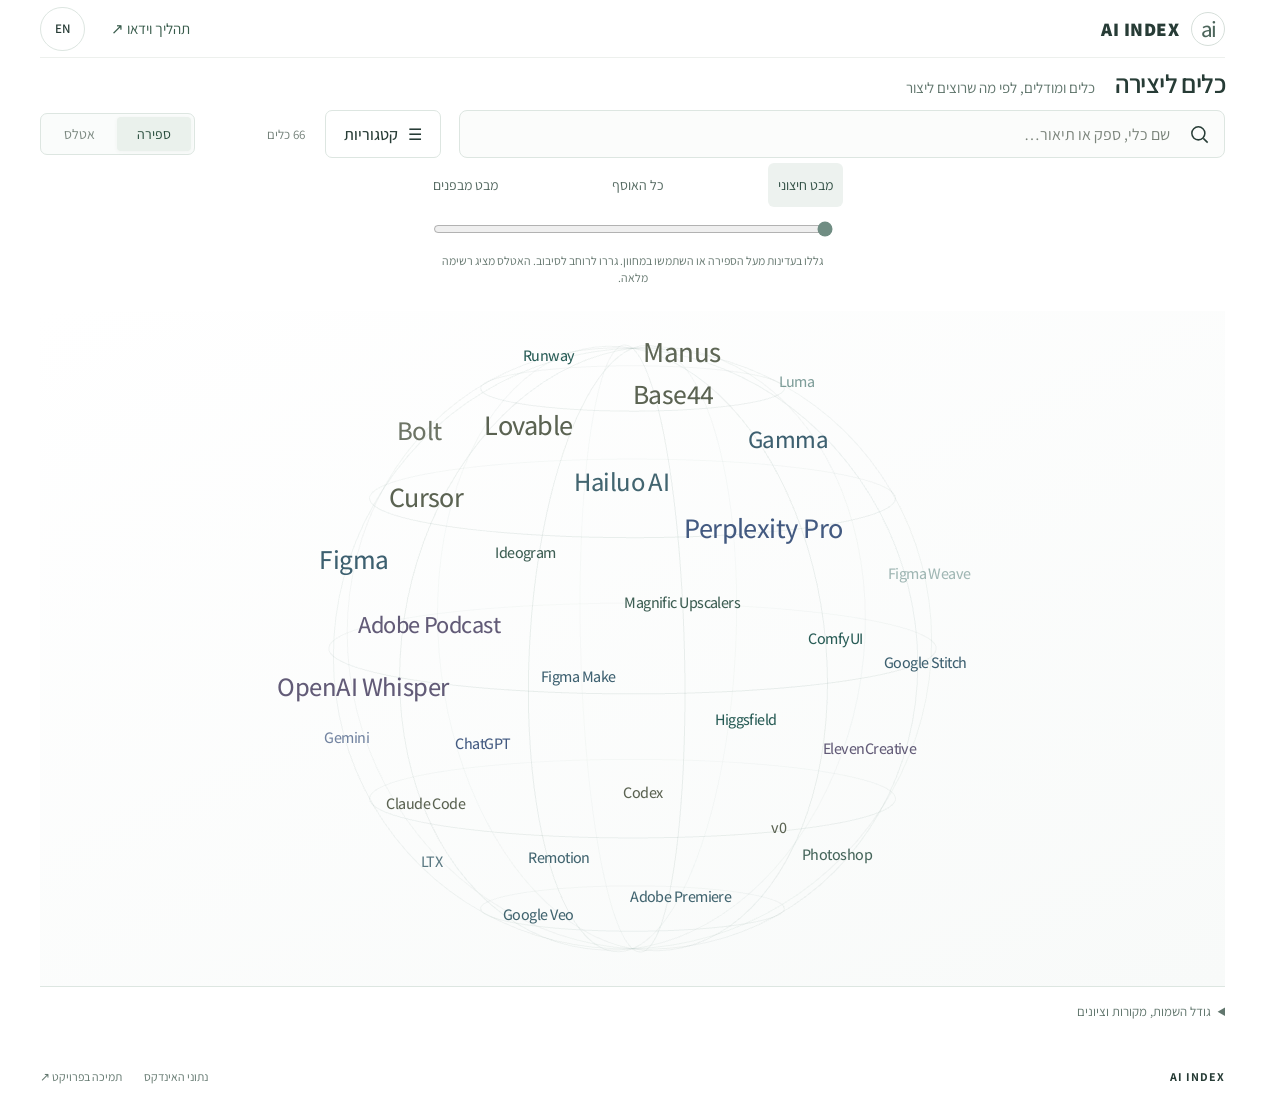
==== commit d1b4e514: "Add reversible sphere exploration and stable pinned previews" ====
--- a/index.html
+++ b/index.html
@@ -40,6 +40,7 @@
       </div>
       <div class="overview-bar"><p id="resultsCount" role="status" aria-live="polite"></p><div class="layout-toolbar" role="group" aria-label="Layout"><button id="sphereLayout" type="button" aria-pressed="true"><span data-i18n="sphereLayout">ספירה</span></button><button id="atlasLayout" type="button" aria-pressed="false"><span data-i18n="atlasLayout">אטלס</span></button></div><button id="resetFilters" type="button" hidden data-i18n="reset">איפוס סינון</button></div>
       <div id="motionControls" hidden><button id="rotateLeft" type="button">←</button><button id="motionToggle" type="button" aria-pressed="false">▶</button><button id="rotateRight" type="button">→</button><button id="resetSphere" type="button" data-i18n="resetSphere">מרכוז</button></div>
+      <div id="explorationControls" class="exploration-controls"><div class="exploration-stops"><button type="button" id="exploreSelected">נבחרים</button><button type="button" id="exploreAll">שקיפות</button><button type="button" id="exploreInside">מבט מבפנים</button></div><label class="sr-only" for="explorationDepth">עומק הספירה</label><input id="explorationDepth" type="range" min="0" max="100" value="0" step="1" dir="ltr"><p id="explorationHint"></p></div>
       <p id="sphereHint" class="sr-only" data-i18n="sphereHint"></p><p id="sphereFallback" role="status" hidden></p>
       <div id="sphereStage" class="sphere-stage" tabindex="0" aria-label="Interactive tool sphere" aria-describedby="sphereHint"><canvas id="sphereCanvas" aria-hidden="true"></canvas><div id="toolGrid" class="tool-grid"></div></div>
       <div id="emptyState" class="empty-state" hidden><span aria-hidden="true">⌕</span><h3 data-i18n="emptyTitle">לא מצאנו התאמה הפעם.</h3><p data-i18n="emptyDescription">נסו מילה אחרת או הרחיבו את הסינון.</p><button id="emptyReset" type="button" class="primary-button" data-i18n="showAll">הצגת כל הכלים</button></div>
--- a/styles.css
+++ b/styles.css
@@ -1047,12 +1047,12 @@
 .sphere-stage .tool-label {text-shadow:none;filter:none;}
 .sphere-stage .tool-card {--tone:#3d5e53;}
 .sphere-stage .tool-card[data-category=platforms] {--tone:#285c56;}
-.sphere-stage .tool-card[data-category=video] {--tone:#704d3d;}
-.sphere-stage .tool-card[data-category=audio] {--tone:#624978;}
+.sphere-stage .tool-card[data-category=video] {--tone:#426570;}
+.sphere-stage .tool-card[data-category=audio] {--tone:#625b77;}
 .sphere-stage .tool-card[data-category=design] {--tone:#3d6070;}
-.sphere-stage .tool-card[data-category=workflow] {--tone:#605730;}
+.sphere-stage .tool-card[data-category=workflow] {--tone:#5b6352;}
 .sphere-stage .tool-card[data-category=text] {--tone:#435a81;}
-.sphere-stage .tool-card[data-category=spatial] {--tone:#744c5e;}
+.sphere-stage .tool-card[data-category=spatial] {--tone:#64617b;}
 .sphere-stage:not(.atlas-mode) .tool-label:hover {background:#edf2f5;}
 /* Quiet primary surface, with a plainly labelled category entry point. */
 .site-header {min-height:86px;border-bottom:1px solid #edf0ed;}
@@ -1229,3 +1229,15 @@
 
 /* Leave space for the close control focus ring while scrolling long details. */
 .dialog-close{top:8px;}
+
+/* A quiet, reversible exploration control; touch retains native vertical page scroll. */
+.exploration-controls {grid-column:1/-1;width:min(100%,420px);max-width:420px;margin:4px auto 8px;color:#536b63;}
+.exploration-stops {display:flex;justify-content:space-between;gap:8px;}
+.exploration-stops button {min-height:44px;padding:4px 10px;background:transparent;color:#52675f;font-size:14px;border-radius:6px;}
+.exploration-stops button[aria-pressed=true] {background:#edf2ef;color:#304e43;}
+#explorationDepth {display:block;width:calc(100% - 20px);margin:0 10px;height:44px;accent-color:#708d83;cursor:ew-resize;}
+#explorationHint {font-size:12px;line-height:1.4;text-align:center;margin:2px 10px 0;color:#65776f;}
+.sphere-stage:not(.atlas-mode) {overflow:hidden;touch-action:pan-y;}
+@media(max-width:620px){.exploration-controls {margin-top:0;}.exploration-stops button {font-size:13px;}#explorationHint {font-size:11px;}}
+/* Keep label coordinates stable when changing views adds or removes page overflow. */
+html {scrollbar-gutter:stable;}
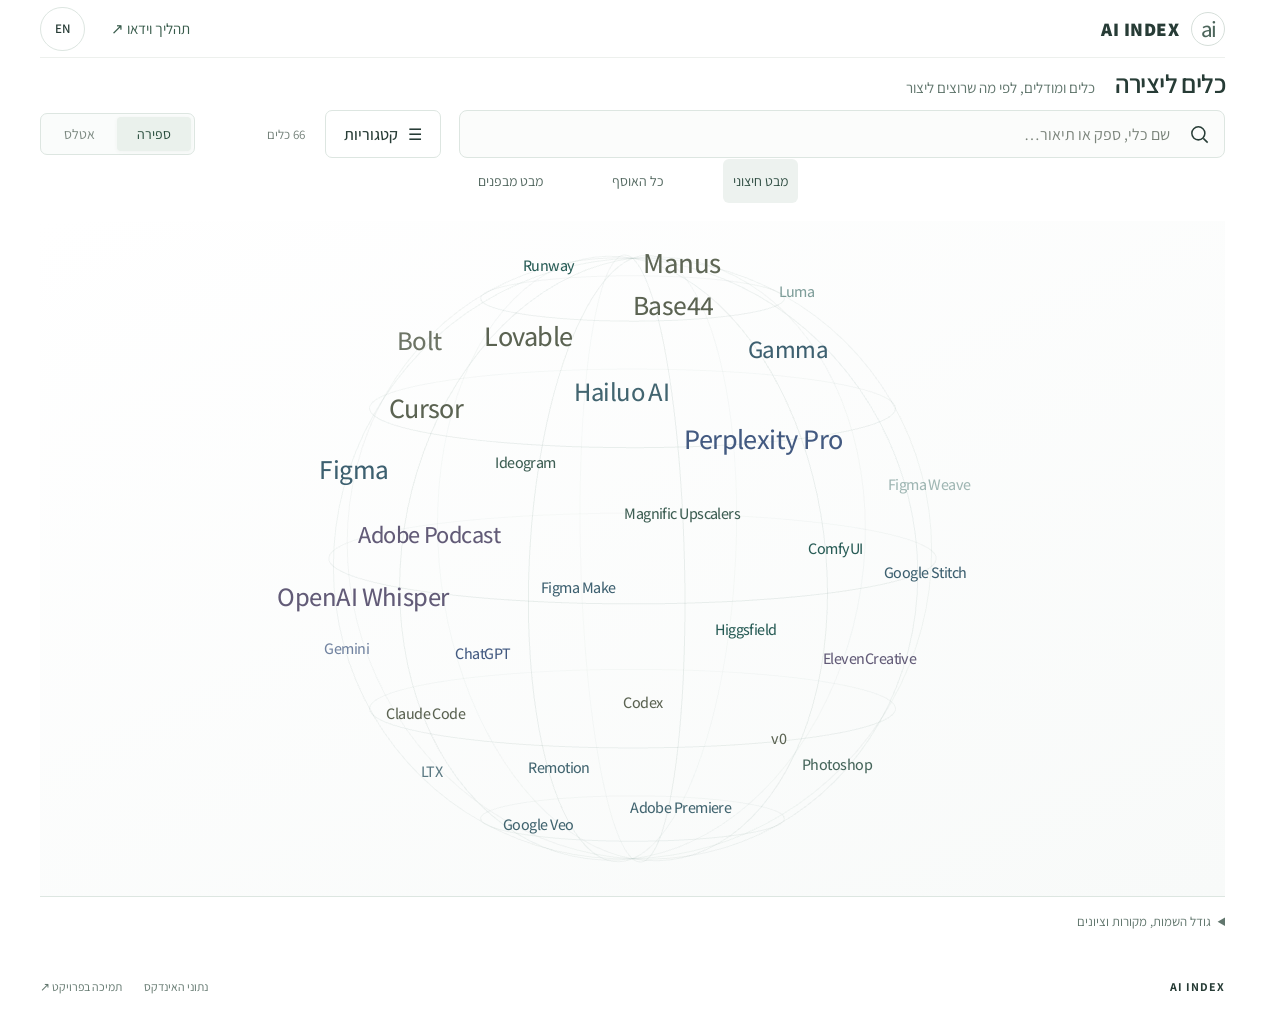
==== commit 8fed325e: "Refine sphere exploration and link sourced platform model generations" ====
--- a/index.html
+++ b/index.html
@@ -14,6 +14,7 @@
   <script src="curation.js" defer></script>
   <script src="sphere.js" defer></script>
   <script src="layout-transition.js" defer></script>
+  <script src="model-relationships.js" defer></script>
   <script src="directory.js" defer></script>
 </head>
 <body>
@@ -39,8 +40,9 @@
         <button id="categoryOpen" class="category-open" type="button" aria-haspopup="dialog" aria-controls="categoryDialog" aria-expanded="false"><span aria-hidden="true">☰</span> <span data-i18n="categoriesMenu">קטגוריות</span><span id="categoryCount" hidden></span></button>
       </div>
       <div class="overview-bar"><p id="resultsCount" role="status" aria-live="polite"></p><div class="layout-toolbar" role="group" aria-label="Layout"><button id="sphereLayout" type="button" aria-pressed="true"><span data-i18n="sphereLayout">ספירה</span></button><button id="atlasLayout" type="button" aria-pressed="false"><span data-i18n="atlasLayout">אטלס</span></button></div><button id="resetFilters" type="button" hidden data-i18n="reset">איפוס סינון</button></div>
+      <p id="searchNotice" class="search-notice" hidden></p><button id="searchAll" class="search-all" type="button" hidden></button>
       <div id="motionControls" hidden><button id="rotateLeft" type="button">←</button><button id="motionToggle" type="button" aria-pressed="false">▶</button><button id="rotateRight" type="button">→</button><button id="resetSphere" type="button" data-i18n="resetSphere">מרכוז</button></div>
-      <div id="explorationControls" class="exploration-controls"><div class="exploration-stops"><button type="button" id="exploreSelected">נבחרים</button><button type="button" id="exploreAll">שקיפות</button><button type="button" id="exploreInside">מבט מבפנים</button></div><label class="sr-only" for="explorationDepth">עומק הספירה</label><input id="explorationDepth" type="range" min="0" max="100" value="0" step="1" dir="ltr"><p id="explorationHint"></p></div>
+      <div id="explorationControls" class="exploration-controls"><div class="exploration-stops"><button type="button" id="exploreSelected">נבחרים</button><button type="button" id="exploreAll">שקיפות</button><button type="button" id="exploreInside">מבט מבפנים</button></div></div>
       <p id="sphereHint" class="sr-only" data-i18n="sphereHint"></p><p id="sphereFallback" role="status" hidden></p>
       <div id="sphereStage" class="sphere-stage" tabindex="0" aria-label="Interactive tool sphere" aria-describedby="sphereHint"><canvas id="sphereCanvas" aria-hidden="true"></canvas><div id="toolGrid" class="tool-grid"></div></div>
       <div id="emptyState" class="empty-state" hidden><span aria-hidden="true">⌕</span><h3 data-i18n="emptyTitle">לא מצאנו התאמה הפעם.</h3><p data-i18n="emptyDescription">נסו מילה אחרת או הרחיבו את הסינון.</p><button id="emptyReset" type="button" class="primary-button" data-i18n="showAll">הצגת כל הכלים</button></div>
--- a/styles.css
+++ b/styles.css
@@ -1231,13 +1231,22 @@
 .dialog-close{top:8px;}
 
 /* A quiet, reversible exploration control; touch retains native vertical page scroll. */
-.exploration-controls {grid-column:1/-1;width:min(100%,420px);max-width:420px;margin:4px auto 8px;color:#536b63;}
+.exploration-controls {grid-column:1/-1;width:min(100%,330px);max-width:330px;margin:0 auto 2px;color:#536b63;}
 .exploration-stops {display:flex;justify-content:space-between;gap:8px;}
 .exploration-stops button {min-height:44px;padding:4px 10px;background:transparent;color:#52675f;font-size:14px;border-radius:6px;}
 .exploration-stops button[aria-pressed=true] {background:#edf2ef;color:#304e43;}
-#explorationDepth {display:block;width:calc(100% - 20px);margin:0 10px;height:44px;accent-color:#708d83;cursor:ew-resize;}
-#explorationHint {font-size:12px;line-height:1.4;text-align:center;margin:2px 10px 0;color:#65776f;}
 .sphere-stage:not(.atlas-mode) {overflow:hidden;touch-action:pan-y;}
-@media(max-width:620px){.exploration-controls {margin-top:0;}.exploration-stops button {font-size:13px;}#explorationHint {font-size:11px;}}
+@media(max-width:620px){.exploration-controls {margin-top:0;}.exploration-stops button {font-size:13px;}}
 /* Keep label coordinates stable when changing views adds or removes page overflow. */
 html {scrollbar-gutter:stable;}
+
+.search-notice,.search-all{grid-column:1/-1;font-size:14px;line-height:1.5;text-align:start;}
+.search-notice{color:var(--muted);margin:0 0 10px;}
+.search-all{min-height:44px;background:#edf3ef;color:#304e43;border-radius:6px;padding:8px 12px;justify-self:start;margin-bottom:12px;}
+.layout-toolbar[hidden]{display:none;}
+
+.relationship-row{padding:12px 0;border-top:1px solid var(--line);}.relationship-row p{font-size:15px;line-height:1.6;margin:5px 0;}.relationship-link{min-height:44px;background:none;color:#365c52;padding:4px 0;font-size:20px;text-align:start;}.relationship-surface,.relationship-status{color:var(--muted);font-size:13px;}.generation-links{display:flex;flex-wrap:wrap;gap:6px;}.relationship-sources{list-style:none;padding:0;font-size:12px;color:var(--muted);}.relationship-sources li{display:flex;gap:12px;flex-wrap:wrap;}.model-relationships>.detail-section{margin-top:22px;}
+
+.relationship-row code{display:block;overflow-wrap:anywhere;white-space:normal;font-size:12px;}.record-kind{font-size:13px;color:var(--muted);margin:0 0 12px;}
+
+.route-details summary{min-height:44px;cursor:pointer;font-size:14px;color:#526d61;display:list-item;align-content:center;}.relationship-link{display:inline-flex;align-items:center;}
